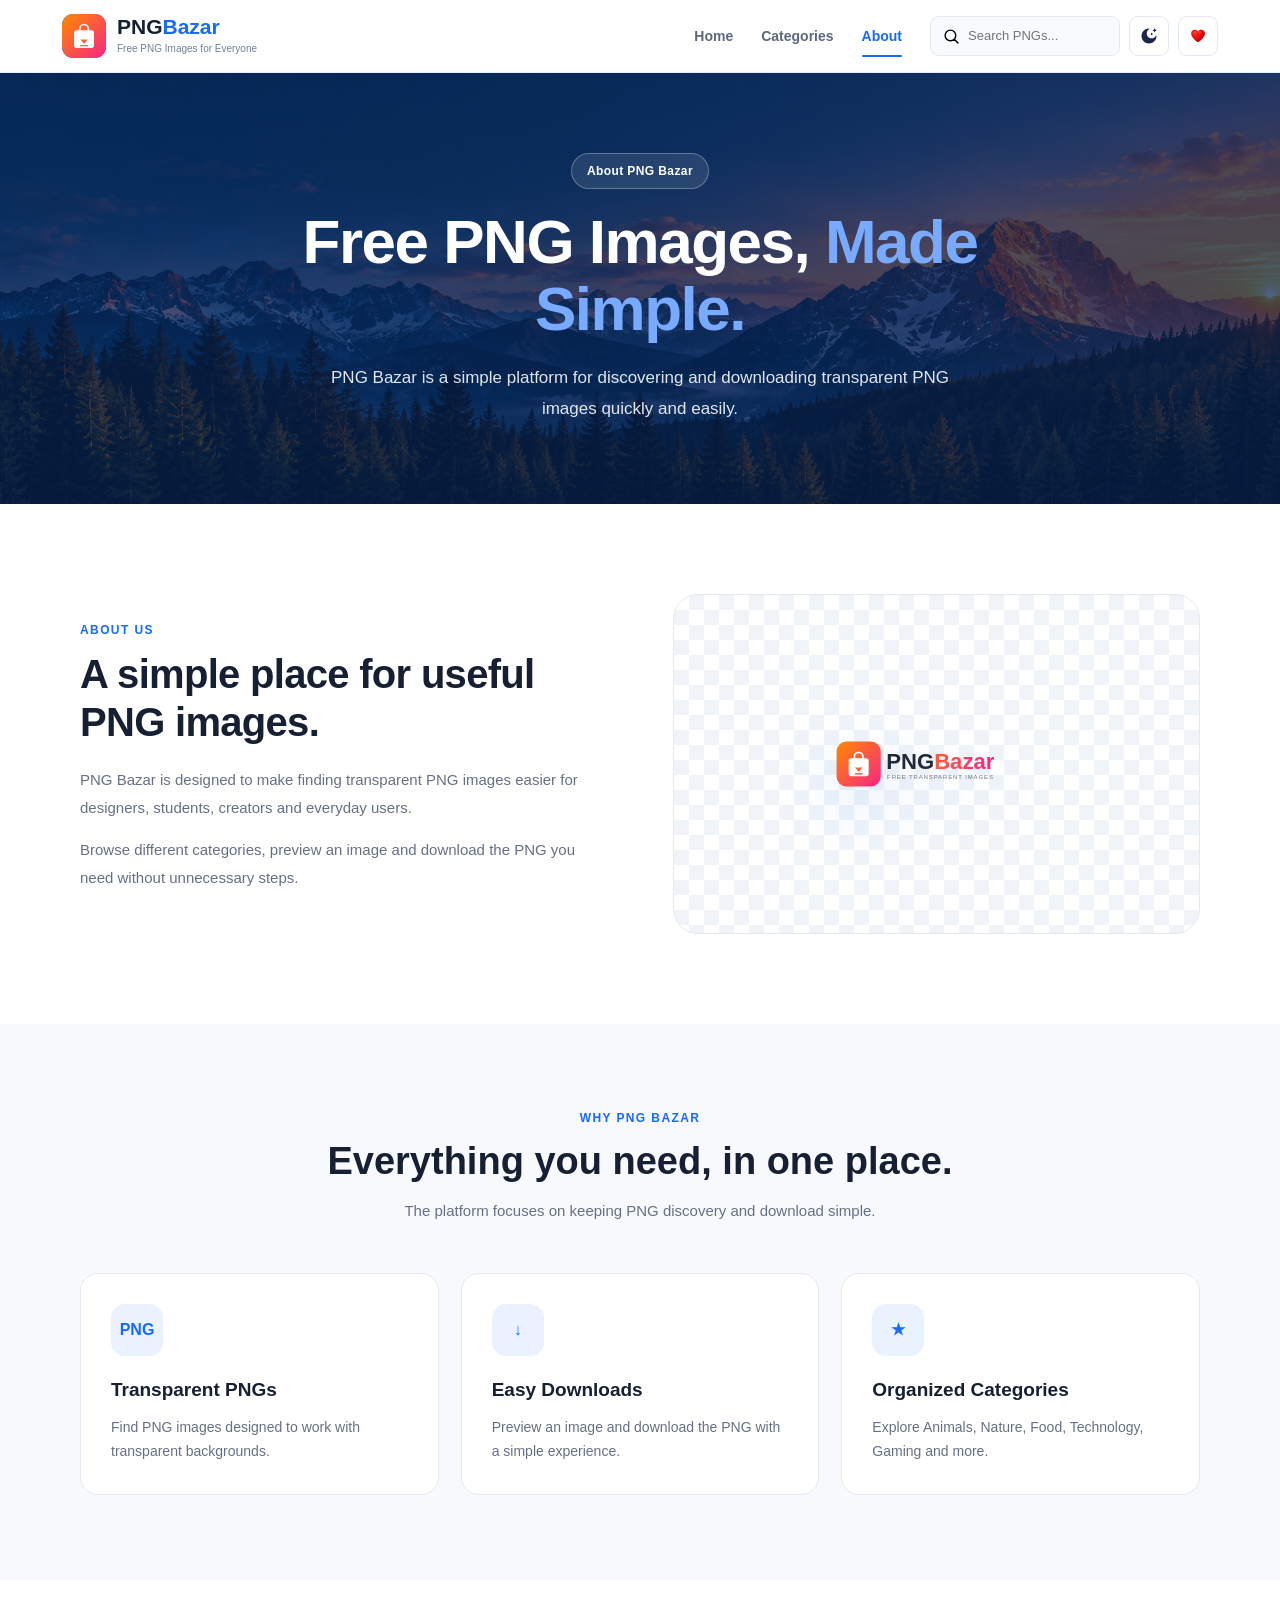
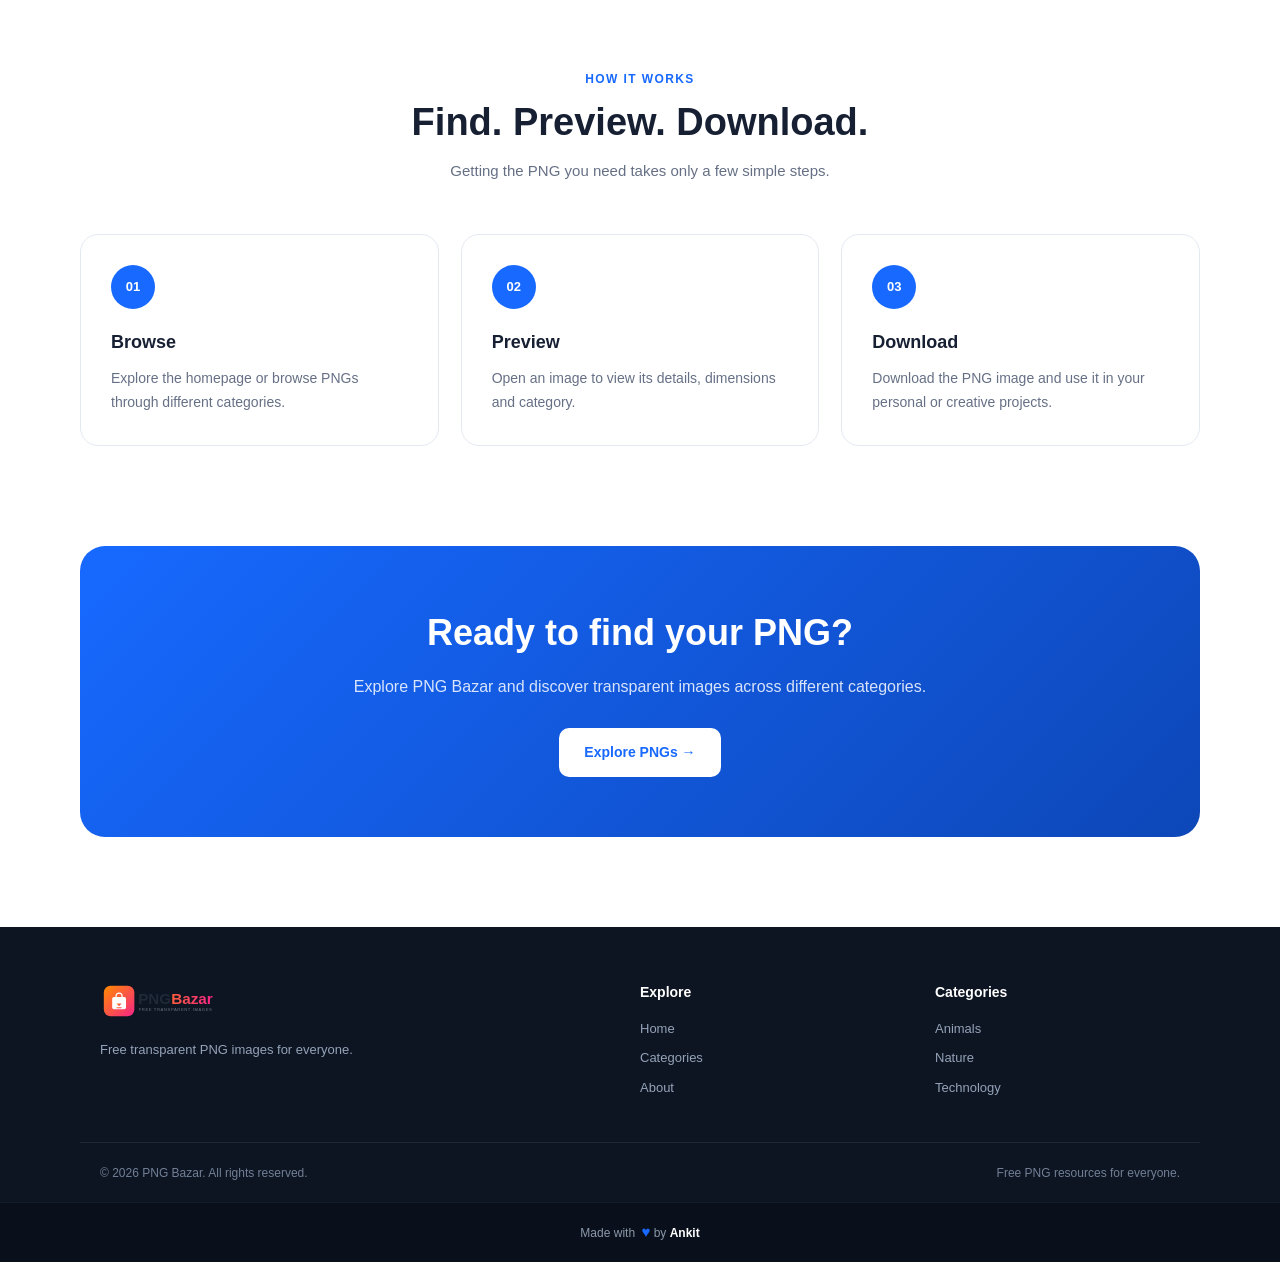
==== about.html @ 39fcc371 "Initial commit - PNG Bazar" ====
<!DOCTYPE html>
<html lang="en">

<head>

    <meta charset="UTF-8">

    <meta name="viewport"
          content="width=device-width, initial-scale=1.0">

    <meta name="description"
          content="About PNG Bazar - Free transparent PNG images for everyone.">

    <title>About Us - PNG Bazar</title>


    <style>

        /* =====================================================
           RESET
           ===================================================== */

        * {
            margin: 0;
            padding: 0;
            box-sizing: border-box;
        }

        html {
            scroll-behavior: smooth;
        }

        body {
            font-family:
                Inter,
                -apple-system,
                BlinkMacSystemFont,
                "Segoe UI",
                sans-serif;

            background: #ffffff;
            color: #172033;

            line-height: 1.5;

            overflow-x: hidden;
        }

        a {
            text-decoration: none;
            color: inherit;
        }

        button,
        input {
            font: inherit;
        }


        /* =====================================================
           HEADER
           ===================================================== */

        .site-header {
            width: 100%;

            position: sticky;
            top: 0;
            z-index: 1000;

            background: rgba(255, 255, 255, 0.95);

            border-bottom: 1px solid #e8edf5;

            backdrop-filter: blur(12px);
        }

        .header-container {
            width: min(1200px, 100%);

            min-height: 72px;

            margin: auto;
            padding: 0 22px;

            display: flex;
            align-items: center;
        }


        /* BRAND */

        .brand {
            display: flex;
            align-items: center;

            gap: 11px;

            flex-shrink: 0;
        }

        .brand-icon {
            width: 44px;
            height: 44px;

            display: flex;
            align-items: center;
            justify-content: center;

            border-radius: 11px;

            background: #1769ff;

            overflow: hidden;
        }

        .brand-icon img {
            width: 100%;
            height: 100%;

            object-fit: contain;
        }

        .brand-text h1 {
            font-size: 21px;
            line-height: 1;

            font-weight: 800;

            color: #172033;
        }

        .brand-text h1 span {
            color: #1769ff;
        }

        .brand-text p {
            margin-top: 4px;

            font-size: 10px;

            color: #718096;

            white-space: nowrap;
        }


        /* NAVIGATION */

        .main-nav {
            display: flex;

            align-items: center;

            gap: 28px;

            margin-left: auto;
            margin-right: 28px;
        }

        .main-nav a {
            position: relative;

            color: #5d687b;

            font-size: 14px;
            font-weight: 600;

            padding: 25px 0;

            transition: color .2s ease;
        }

        .main-nav a:hover,
        .main-nav a.active {
            color: #1769ff;
        }

        .main-nav a.active::after {
            content: "";

            position: absolute;

            left: 0;
            right: 0;
            bottom: 15px;

            height: 2px;

            border-radius: 10px;

            background: #1769ff;
        }


        /* HEADER ACTIONS */

        .header-actions {
            display: flex;

            align-items: center;

            gap: 9px;
        }

        .header-search {
            width: 190px;
            height: 40px;

            display: flex;
            align-items: center;

            gap: 8px;

            padding: 0 12px;

            border: 1px solid #e2e8f0;
            border-radius: 9px;

            background: #f8fafc;
        }

        .header-search img {
            width: 17px;
            height: 17px;
        }

        .header-search input {
            width: 100%;

            border: 0;
            outline: 0;

            background: transparent;

            font-size: 13px;

            color: #172033;
        }

        .theme-toggle,
        .favorites-button,
        .mobile-menu-button {
            width: 40px;
            height: 40px;

            display: flex;
            align-items: center;
            justify-content: center;

            border: 1px solid #e2e8f0;

            border-radius: 9px;

            background: #fff;

            cursor: pointer;

            transition: .2s ease;
        }

        .theme-toggle:hover,
        .favorites-button:hover,
        .mobile-menu-button:hover {
            border-color: #1769ff;
            background: #f1f6ff;
        }

        .theme-toggle img,
        .favorites-button img,
        .mobile-menu-button img {
            width: 18px;
            height: 18px;
        }

        .mobile-menu-button {
            display: none;
        }


        /* =====================================================
           HERO
           ===================================================== */

        .about-hero {
            min-height: 430px;

            display: flex;
            align-items: center;
            justify-content: center;

            text-align: center;

            padding: 80px 20px;

            background:
                linear-gradient(
                    rgba(7, 35, 82, .72),
                    rgba(7, 35, 82, .72)
                ),
                url("assets/images/background.png");

            background-size: cover;
            background-position: center;
            background-repeat: no-repeat;

            color: #fff;
        }

        .about-hero-content {
            width: 100%;
            max-width: 800px;

            margin: auto;
        }

        .about-eyebrow {
            display: inline-flex;

            padding: 8px 15px;

            margin-bottom: 20px;

            border:
                1px solid
                rgba(255,255,255,.28);

            border-radius: 999px;

            background:
                rgba(255,255,255,.10);

            font-size: 12px;
            font-weight: 700;

            letter-spacing: .4px;
        }

        .about-hero h1 {
            margin-bottom: 20px;

            font-size:
                clamp(38px, 6vw, 62px);

            line-height: 1.08;

            font-weight: 800;

            letter-spacing: -1.5px;
        }

        .about-hero h1 span {
            color: #78aaff;
        }

        .about-hero p {
            max-width: 650px;

            margin: auto;

            color:
                rgba(255,255,255,.88);

            font-size: 17px;

            line-height: 1.8;
        }


        /* =====================================================
           COMMON SECTION
           ===================================================== */

        .about-section {
            padding: 90px 20px;
        }

        .about-container {
            width: min(1120px, 100%);

            margin: auto;
        }

        .section-label {
            margin-bottom: 12px;

            color: #1769ff;

            font-size: 12px;
            font-weight: 800;

            text-transform: uppercase;

            letter-spacing: 1.4px;
        }


        /* =====================================================
           ABOUT INTRO
           ===================================================== */

        .about-intro {
            display: grid;

            grid-template-columns:
                1fr 1fr;

            gap: 65px;

            align-items: center;
        }

        .about-intro h2 {
            margin-bottom: 20px;

            font-size: 40px;

            line-height: 1.18;

            letter-spacing: -.7px;
        }

        .about-intro p {
            margin-bottom: 15px;

            color: #667085;

            font-size: 15px;

            line-height: 1.85;
        }


        /* VISUAL */

        .about-visual {
            min-height: 340px;

            display: flex;
            align-items: center;
            justify-content: center;

            border:
                1px solid #e3e9f2;

            border-radius: 25px;

            background-color: #fff;

            background-image:
                linear-gradient(
                    45deg,
                    #f0f4f9 25%,
                    transparent 25%
                ),
                linear-gradient(
                    -45deg,
                    #f0f4f9 25%,
                    transparent 25%
                ),
                linear-gradient(
                    45deg,
                    transparent 75%,
                    #f0f4f9 75%
                ),
                linear-gradient(
                    -45deg,
                    transparent 75%,
                    #f0f4f9 75%
                );

            background-size: 30px 30px;

            background-position:
                0 0,
                0 15px,
                15px -15px,
                -15px 0;

            overflow: hidden;
        }

        .about-visual img {
            width: 210px;
            max-width: 65%;

            filter:
                drop-shadow(
                    0 20px 30px
                    rgba(23,105,255,.16)
                );
        }


        /* =====================================================
           FEATURES
           ===================================================== */

        .features-section {
            padding: 85px 20px;

            background: #f7f9fc;
        }

        .section-heading {
            max-width: 680px;

            margin: 0 auto 50px;

            text-align: center;
        }

        .section-heading h2 {
            margin-bottom: 13px;

            font-size: 38px;

            line-height: 1.2;
        }

        .section-heading p {
            color: #667085;

            font-size: 15px;

            line-height: 1.7;
        }

        .feature-grid {
            display: grid;

            grid-template-columns:
                repeat(3, 1fr);

            gap: 22px;
        }

        .feature-card {
            padding: 30px;

            border:
                1px solid #e4e9f1;

            border-radius: 18px;

            background: #fff;

            transition:
                transform .25s ease,
                box-shadow .25s ease,
                border-color .25s ease;
        }

        .feature-card:hover {
            transform: translateY(-6px);

            border-color: #cfe0ff;

            box-shadow:
                0 18px 40px
                rgba(15,23,42,.08);
        }

        .feature-icon {
            width: 52px;
            height: 52px;

            display: flex;
            align-items: center;
            justify-content: center;

            margin-bottom: 20px;

            border-radius: 14px;

            background: #eaf2ff;

            color: #1769ff;

            font-size: 16px;
            font-weight: 800;
        }

        .feature-card h3 {
            margin-bottom: 10px;

            font-size: 19px;
        }

        .feature-card p {
            color: #667085;

            font-size: 14px;

            line-height: 1.75;
        }


        /* =====================================================
           HOW IT WORKS
           ===================================================== */

        .how-section {
            padding: 90px 20px;
        }

        .how-grid {
            display: grid;

            grid-template-columns:
                repeat(3, 1fr);

            gap: 22px;
        }

        .how-card {
            padding: 30px;

            border:
                1px solid #e4e9f1;

            border-radius: 18px;

            background: #fff;
        }

        .how-number {
            width: 44px;
            height: 44px;

            display: flex;
            align-items: center;
            justify-content: center;

            margin-bottom: 20px;

            border-radius: 50%;

            background: #1769ff;

            color: #fff;

            font-size: 13px;
            font-weight: 800;
        }

        .how-card h3 {
            margin-bottom: 10px;

            font-size: 18px;
        }

        .how-card p {
            color: #667085;

            font-size: 14px;

            line-height: 1.75;
        }


        /* =====================================================
           CTA
           ===================================================== */

        .cta-section {
            padding: 10px 20px 90px;
        }

        .cta-box {
            width: min(1120px, 100%);

            margin: auto;

            padding: 60px 30px;

            border-radius: 25px;

            background:
                linear-gradient(
                    135deg,
                    #1769ff,
                    #0d47b8
                );

            text-align: center;

            color: #fff;
        }

        .cta-box h2 {
            margin-bottom: 13px;

            font-size: 36px;
        }

        .cta-box p {
            max-width: 600px;

            margin: 0 auto 28px;

            color:
                rgba(255,255,255,.84);

            line-height: 1.7;
        }

        .cta-button {
            display: inline-flex;

            align-items: center;
            justify-content: center;

            min-height: 49px;

            padding: 0 25px;

            border-radius: 10px;

            background: #fff;

            color: #1769ff;

            font-size: 14px;
            font-weight: 800;

            transition:
                transform .2s ease,
                box-shadow .2s ease;
        }

        .cta-button:hover {
            transform: translateY(-2px);

            box-shadow:
                0 10px 25px
                rgba(0,0,0,.15);
        }


        /* =====================================================
           FOOTER
           ===================================================== */

        .site-footer {
            background: #0d1422;

            color: #fff;

            padding-top: 55px;
        }

        .footer-container {
            width: min(1120px, 100%);

            margin: auto;

            padding: 0 20px 45px;

            display: grid;

            grid-template-columns:
                2fr 1fr 1fr;

            gap: 50px;
        }

        .footer-logo {
            width: 145px;

            margin-bottom: 12px;
        }

        .footer-logo img {
            width: 100%;
            height: auto;
        }

        .footer-brand p {
            max-width: 280px;

            color: #94a3b8;

            font-size: 13px;

            line-height: 1.7;
        }

        .footer-links {
            display: flex;

            flex-direction: column;

            gap: 10px;
        }

        .footer-links h3 {
            margin-bottom: 6px;

            font-size: 14px;
        }

        .footer-links a {
            color: #94a3b8;

            font-size: 13px;

            transition: color .2s ease;
        }

        .footer-links a:hover {
            color: #fff;
        }

        .footer-bottom {
            min-height: 60px;

            width: min(1120px, 100%);

            margin: auto;

            padding: 15px 20px;

            display: flex;

            align-items: center;

            justify-content: space-between;

            gap: 15px;

            border-top:
                1px solid
                rgba(255,255,255,.08);

            color: #718096;

            font-size: 12px;
        }


        /* =====================================================
           MADE BY ANKIT
           ===================================================== */

        .made-by {
            text-align: center;

            padding: 18px 15px;

            background: #0a101b;

            color: #8b98aa;

            font-size: 12px;

            border-top:
                1px solid
                rgba(255,255,255,.05);
        }

        .made-by strong {
            color: #fff;

            font-weight: 700;
        }

        .blue-heart {
            color: #1769ff;

            font-size: 15px;

            display: inline-block;

            margin-left: 3px;
        }


        /* =====================================================
           TABLET
           ===================================================== */

        @media (max-width: 900px) {

            .main-nav {
                gap: 18px;
                margin-right: 18px;
            }

            .header-search {
                width: 150px;
            }

            .about-intro {
                gap: 35px;
            }

            .about-intro h2 {
                font-size: 34px;
            }

            .feature-grid,
            .how-grid {
                grid-template-columns:
                    repeat(2, 1fr);
            }

            .footer-container {
                grid-template-columns:
                    1.5fr 1fr 1fr;
            }
        }


        /* =====================================================
           MOBILE
           ===================================================== */

        @media (max-width: 700px) {

            .header-container {
                min-height: 66px;

                padding:
                    8px 15px;
            }

            .brand-icon {
                width: 40px;
                height: 40px;
            }

            .brand-text h1 {
                font-size: 19px;
            }

            .brand-text p {
                display: none;
            }

            .main-nav {
                display: none;
            }

            .header-search {
                display: none;
            }

            .mobile-menu-button {
                display: flex;
            }


            /* HERO */

            .about-hero {
                min-height: 350px;

                padding:
                    60px 18px;
            }

            .about-hero h1 {
                font-size: 39px;
            }

            .about-hero p {
                font-size: 14px;
            }


            /* INTRO */

            .about-section {
                padding: 60px 18px;
            }

            .about-intro {
                grid-template-columns: 1fr;

                gap: 35px;
            }

            .about-intro h2 {
                font-size: 31px;
            }

            .about-visual {
                min-height: 280px;
            }


            /* FEATURES */

            .features-section {
                padding: 60px 18px;
            }

            .section-heading {
                margin-bottom: 35px;
            }

            .section-heading h2 {
                font-size: 30px;
            }

            .feature-grid,
            .how-grid {
                grid-template-columns: 1fr;
            }


            /* HOW */

            .how-section {
                padding: 60px 18px;
            }


            /* CTA */

            .cta-section {
                padding:
                    10px 15px 60px;
            }

            .cta-box {
                padding:
                    45px 20px;
            }

            .cta-box h2 {
                font-size: 29px;
            }


            /* FOOTER */

            .footer-container {
                grid-template-columns: 1fr;

                gap: 30px;

                padding:
                    40px 18px;
            }

            .footer-bottom {
                flex-direction: column;

                justify-content: center;

                text-align: center;
            }

        }


        /* =====================================================
           SMALL MOBILE
           ===================================================== */

        @media (max-width: 400px) {

            .about-hero h1 {
                font-size: 32px;
            }

            .about-hero p {
                font-size: 13px;
            }

            .about-intro h2 {
                font-size: 27px;
            }

            .feature-card,
            .how-card {
                padding: 23px;
            }

            .cta-box h2 {
                font-size: 26px;
            }

            .theme-toggle,
            .favorites-button,
            .mobile-menu-button {
                width: 36px;
                height: 36px;
            }

        }

    </style>

</head>


<body>


    <!-- =====================================================
         HEADER
         ===================================================== -->

    <header class="site-header">

        <div class="header-container">


            <a href="index.html" class="brand">

                <div class="brand-icon">

                    <img
                        src="assets/images/pngbazar_con.svg"
                        alt="PNG Bazar">

                </div>


                <div class="brand-text">

                    <h1>
                        PNG<span>Bazar</span>
                    </h1>

                    <p>
                        Free PNG Images for Everyone
                    </p>

                </div>

            </a>


            <nav class="main-nav">

                <a href="index.html">
                    Home
                </a>

                <a href="category.html">
                    Categories
                </a>

                <a
                    href="about.html"
                    class="active">
                    About
                </a>

            </nav>


            <div class="header-actions">


                <div class="header-search">

                    <img
                        src="assets/icons/search.svg"
                        alt="Search">

                    <input
                        type="text"
                        placeholder="Search PNGs...">

                </div>


                <button
                    class="theme-toggle"
                    type="button"
                    aria-label="Toggle theme">

                    <img
                        src="assets/icons/moon.svg"
                        alt="Theme">

                </button>


                <button
                    class="favorites-button"
                    type="button"
                    aria-label="Favorites">

                    <img
                        src="assets/icons/heart.svg"
                        alt="Favorites">

                </button>


                <button
                    class="mobile-menu-button"
                    type="button"
                    aria-label="Menu">

                    <img
                        src="assets/icons/menu.svg"
                        alt="Menu">

                </button>


            </div>

        </div>

    </header>


    <!-- =====================================================
         MAIN
         ===================================================== -->

    <main>


        <!-- HERO -->

        <section class="about-hero">

            <div class="about-hero-content">

                <div class="about-eyebrow">
                    About PNG Bazar
                </div>


                <h1>
                    Free PNG Images,
                    <span>Made Simple.</span>
                </h1>


                <p>
                    PNG Bazar is a simple platform for discovering
                    and downloading transparent PNG images quickly
                    and easily.
                </p>

            </div>

        </section>



        <!-- ABOUT -->

        <section class="about-section">

            <div class="about-container">

                <div class="about-intro">


                    <div>

                        <div class="section-label">
                            About Us
                        </div>


                        <h2>
                            A simple place for
                            useful PNG images.
                        </h2>


                        <p>
                            PNG Bazar is designed to make finding
                            transparent PNG images easier for
                            designers, students, creators and
                            everyday users.
                        </p>


                        <p>
                            Browse different categories, preview
                            an image and download the PNG you need
                            without unnecessary steps.
                        </p>

                    </div>


                    <div class="about-visual">

                        <img
                            src="assets/images/pngbazar_ogo.svg"
                            alt="PNG Bazar Logo">

                    </div>


                </div>

            </div>

        </section>



        <!-- FEATURES -->

        <section class="features-section">

            <div class="about-container">


                <div class="section-heading">

                    <div class="section-label">
                        Why PNG Bazar
                    </div>


                    <h2>
                        Everything you need,
                        in one place.
                    </h2>


                    <p>
                        The platform focuses on keeping PNG
                        discovery and download simple.
                    </p>

                </div>


                <div class="feature-grid">


                    <article class="feature-card">

                        <div class="feature-icon">
                            PNG
                        </div>

                        <h3>
                            Transparent PNGs
                        </h3>

                        <p>
                            Find PNG images designed to work
                            with transparent backgrounds.
                        </p>

                    </article>



                    <article class="feature-card">

                        <div class="feature-icon">
                            ↓
                        </div>

                        <h3>
                            Easy Downloads
                        </h3>

                        <p>
                            Preview an image and download the
                            PNG with a simple experience.
                        </p>

                    </article>



                    <article class="feature-card">

                        <div class="feature-icon">
                            ★
                        </div>

                        <h3>
                            Organized Categories
                        </h3>

                        <p>
                            Explore Animals, Nature, Food,
                            Technology, Gaming and more.
                        </p>

                    </article>


                </div>

            </div>

        </section>



        <!-- HOW IT WORKS -->

        <section class="how-section">

            <div class="about-container">


                <div class="section-heading">

                    <div class="section-label">
                        How It Works
                    </div>


                    <h2>
                        Find. Preview. Download.
                    </h2>


                    <p>
                        Getting the PNG you need takes only
                        a few simple steps.
                    </p>

                </div>


                <div class="how-grid">


                    <article class="how-card">

                        <div class="how-number">
                            01
                        </div>

                        <h3>
                            Browse
                        </h3>

                        <p>
                            Explore the homepage or browse PNGs
                            through different categories.
                        </p>

                    </article>



                    <article class="how-card">

                        <div class="how-number">
                            02
                        </div>

                        <h3>
                            Preview
                        </h3>

                        <p>
                            Open an image to view its details,
                            dimensions and category.
                        </p>

                    </article>



                    <article class="how-card">

                        <div class="how-number">
                            03
                        </div>

                        <h3>
                            Download
                        </h3>

                        <p>
                            Download the PNG image and use it
                            in your personal or creative projects.
                        </p>

                    </article>


                </div>

            </div>

        </section>



        <!-- CTA -->

        <section class="cta-section">

            <div class="cta-box">

                <h2>
                    Ready to find your PNG?
                </h2>


                <p>
                    Explore PNG Bazar and discover transparent
                    images across different categories.
                </p>


                <a
                    href="category.html"
                    class="cta-button">

                    Explore PNGs →

                </a>

            </div>

        </section>


    </main>



    <!-- =====================================================
         FOOTER
         ===================================================== -->

    <footer class="site-footer">


        <div class="footer-container">


            <div class="footer-brand">

                <div class="footer-logo">

                    <img
                        src="assets/images/pngbazar_ogo.svg"
                        alt="PNG Bazar">

                </div>


                <p>
                    Free transparent PNG images for everyone.
                </p>

            </div>



            <div class="footer-links">

                <h3>
                    Explore
                </h3>

                <a href="index.html">
                    Home
                </a>

                <a href="category.html">
                    Categories
                </a>

                <a href="about.html">
                    About
                </a>

            </div>



            <div class="footer-links">

                <h3>
                    Categories
                </h3>

                <a href="category.html">
                    Animals
                </a>

                <a href="category.html">
                    Nature
                </a>

                <a href="category.html">
                    Technology
                </a>

            </div>


        </div>



        <div class="footer-bottom">

            <p>
                © 2026 PNG Bazar. All rights reserved.
            </p>

            <p>
                Free PNG resources for everyone.
            </p>

        </div>


        <!-- MADE BY -->

        <div class="made-by">

            Made with
            <span class="blue-heart">♥</span>
            by
            <strong>Ankit</strong>

        </div>


    </footer>


</body>

</html>
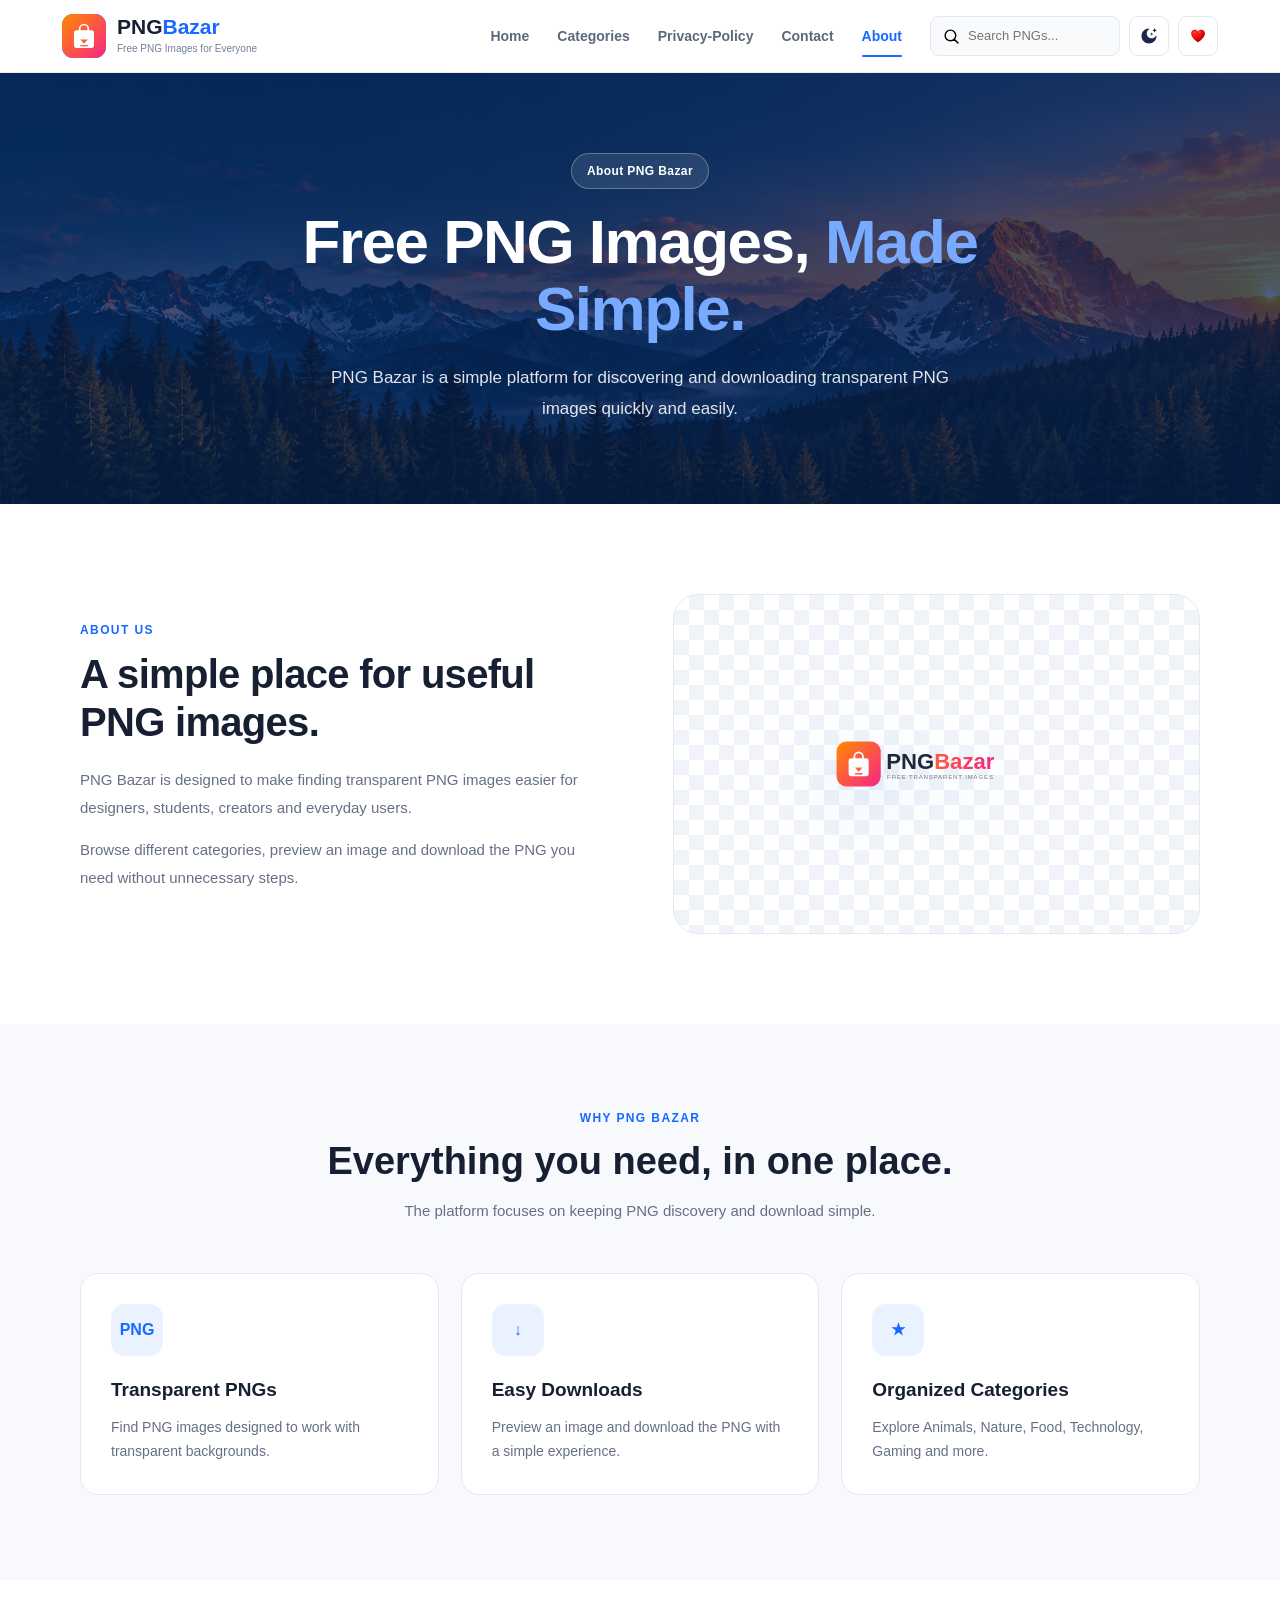
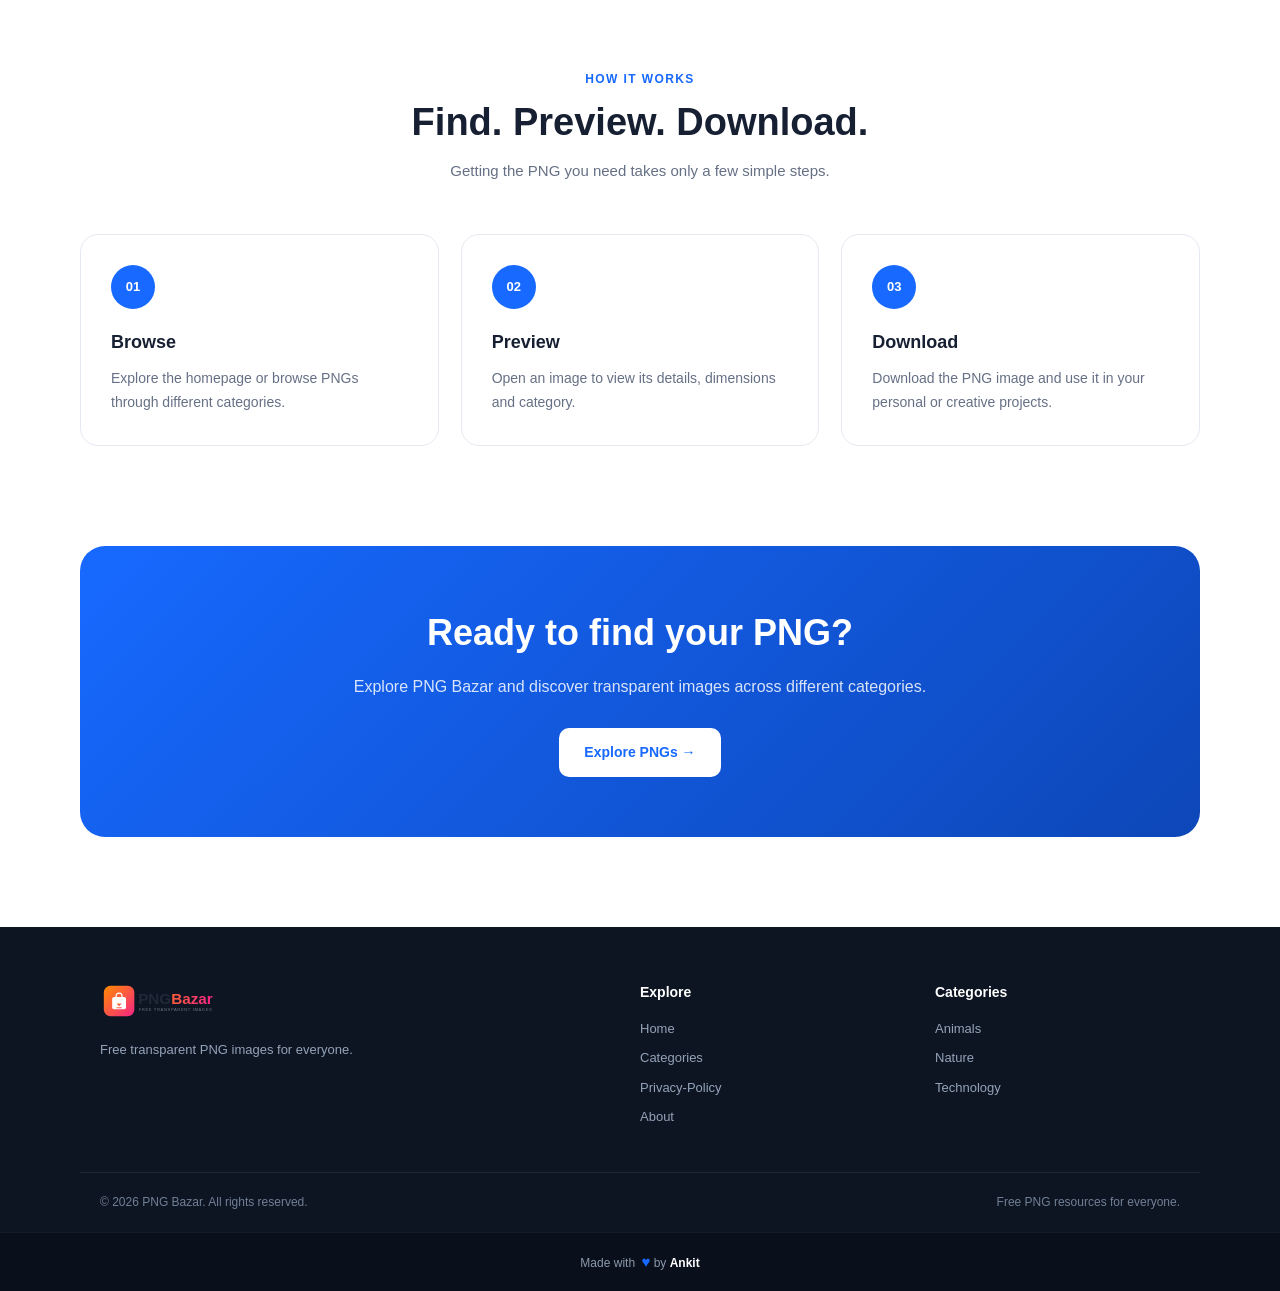
==== commit c158da32: "add new page like privacy-policy.html or dmca.html" ====
--- a/about.html
+++ b/about.html
@@ -1144,6 +1144,16 @@
                 <a href="category.html">
                     Categories
                 </a>
+                 <a
+                    href="privacy-policy.html"
+                    >
+                    Privacy-Policy
+                </a>
+                <a
+                    href="#"
+                    >
+                   Contact
+                </a>
 
                 <a
                     href="about.html"
@@ -1571,7 +1581,9 @@
                     Categories
                 </a>
 
-                <a href="about.html">
+                <a href="privacy-policy.html">Privacy-Policy</a>
+
+                <a href="#">
                     About
                 </a>
 
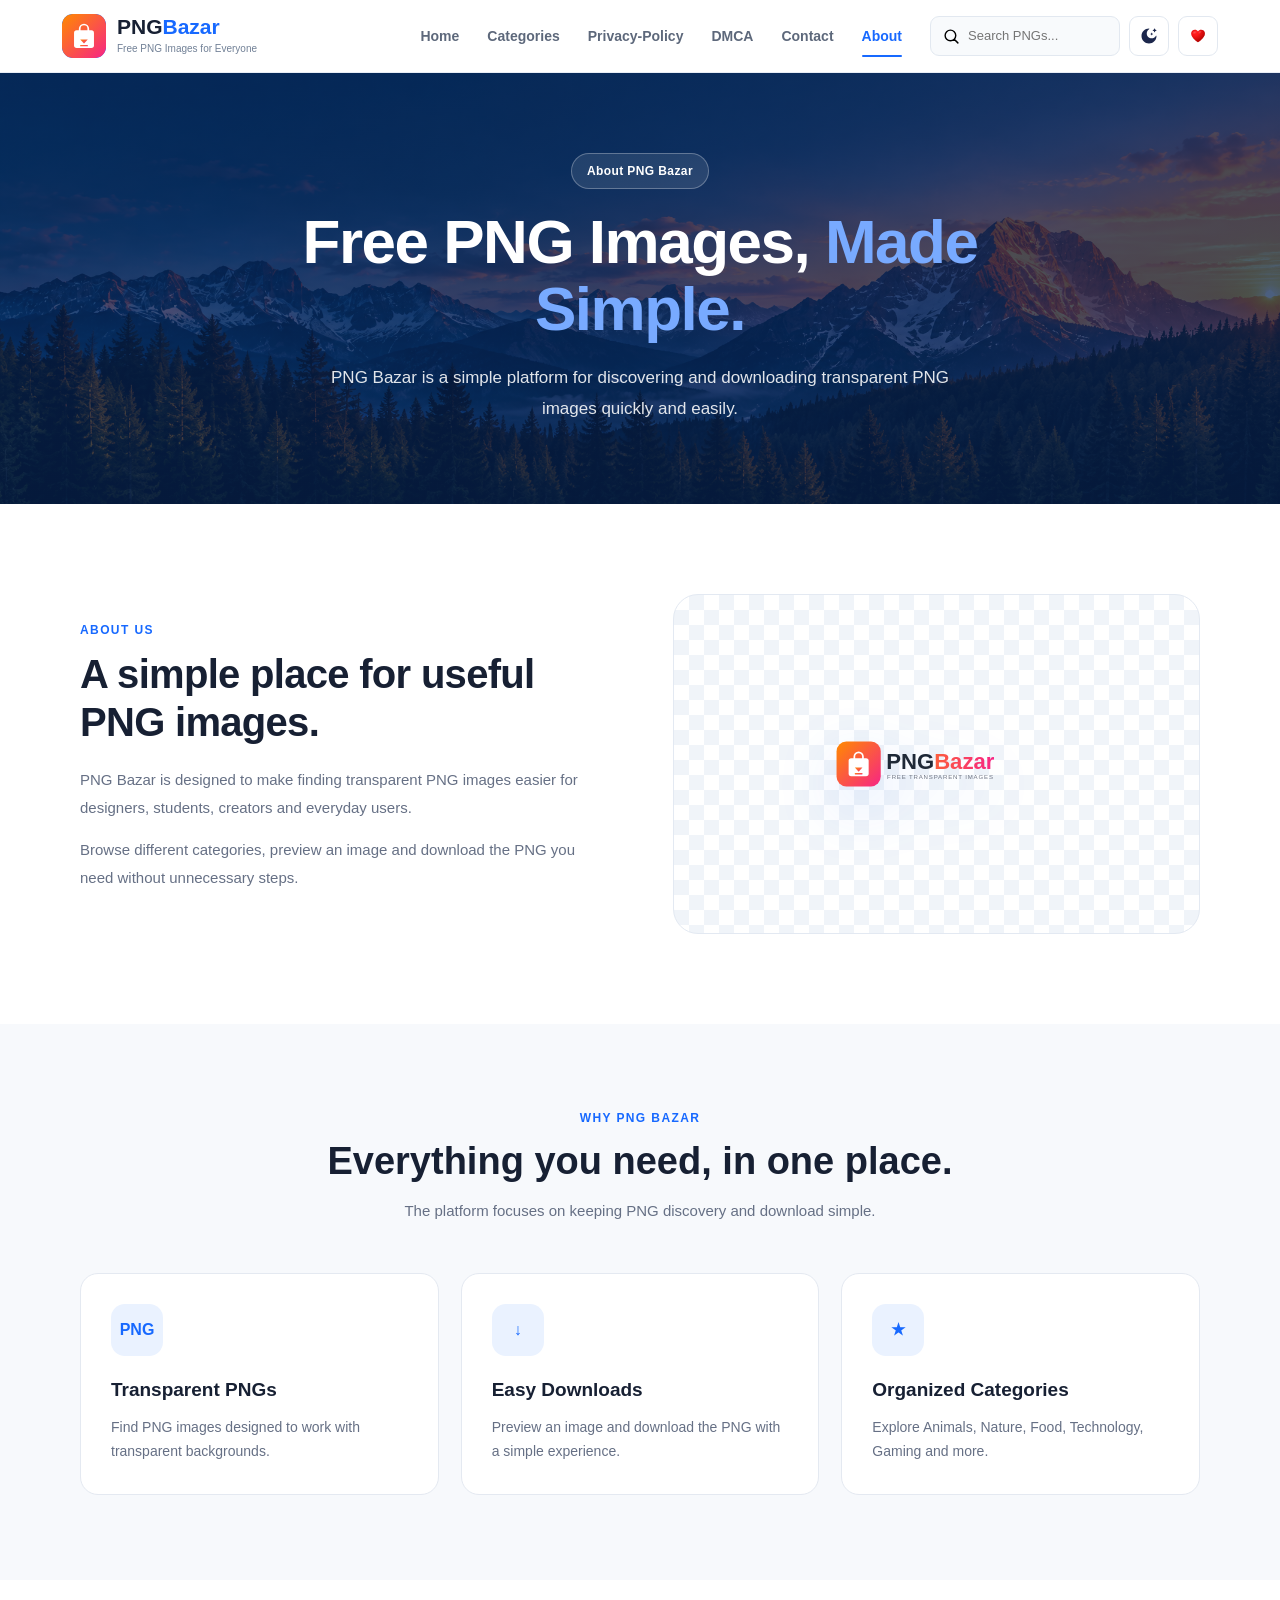
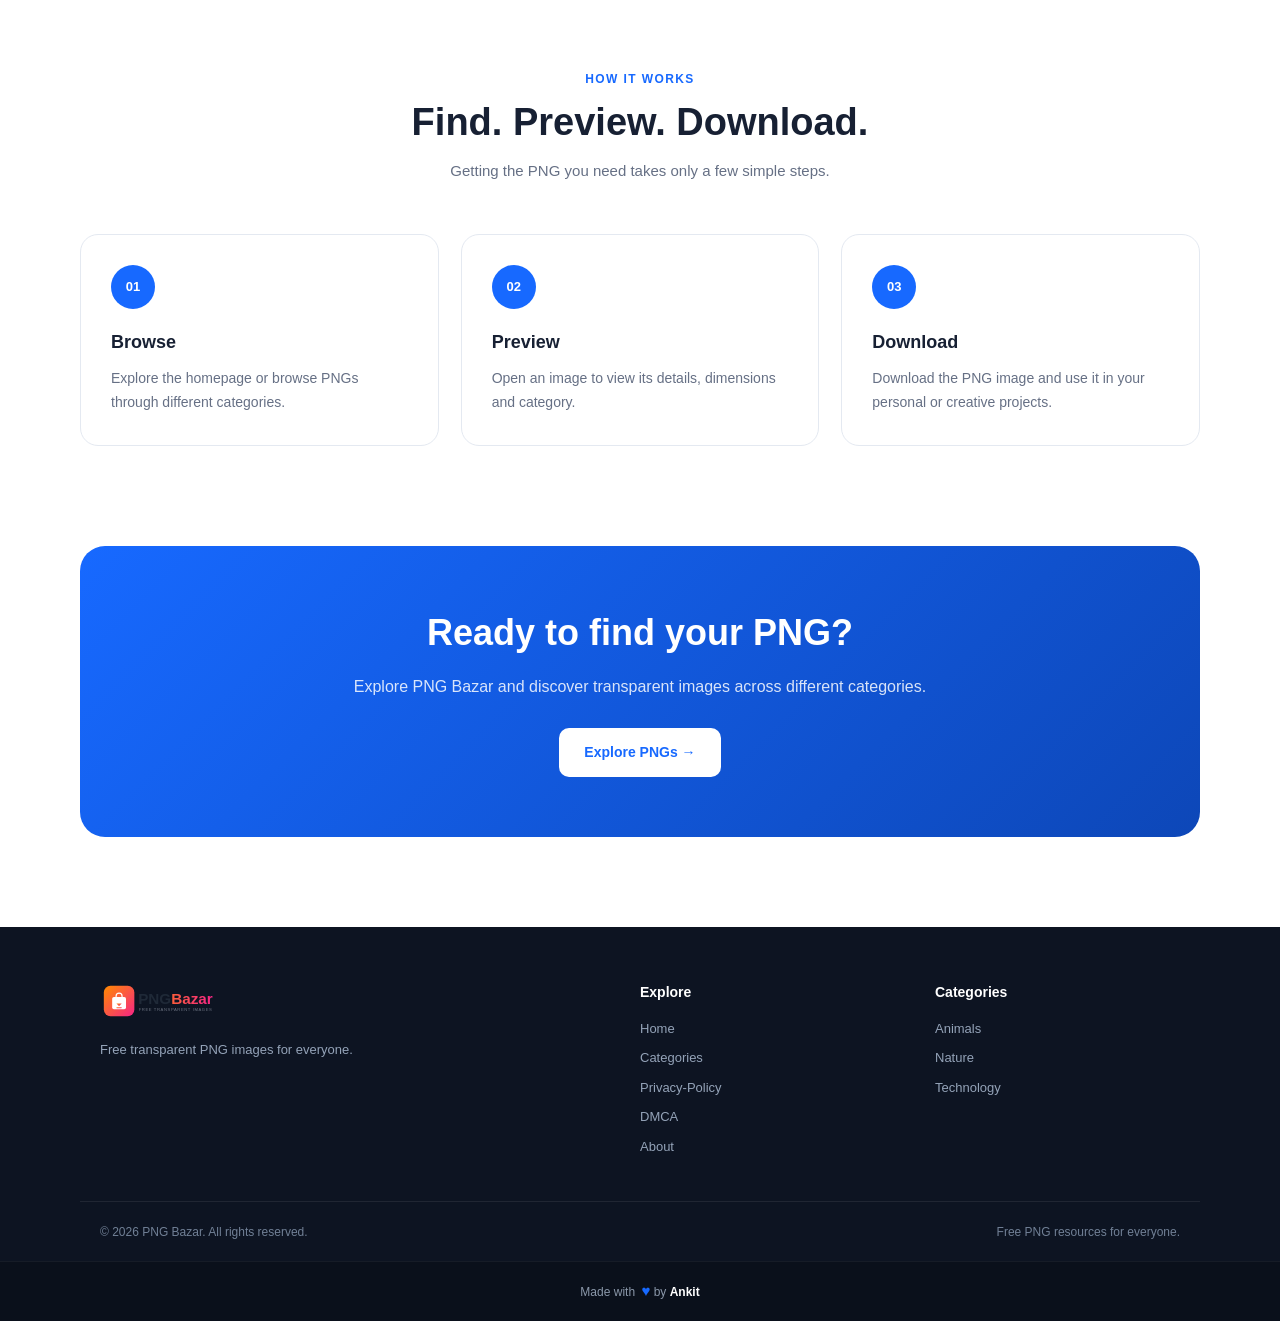
==== commit 1c5bfd92: "update dmca page" ====
--- a/about.html
+++ b/about.html
@@ -1,4 +1,5 @@
 <!DOCTYPE html>
+
 <html lang="en">
 
 <head>
@@ -6,66 +7,93 @@
     <meta charset="UTF-8">
 
     <meta name="viewport"
+
           content="width=device-width, initial-scale=1.0">
 
     <meta name="description"
+
           content="About PNG Bazar - Free transparent PNG images for everyone.">
 
     <title>About Us - PNG Bazar</title>
 
-
     <style>
 
         /* =====================================================
+
            RESET
+
            ===================================================== */
 
         * {
+
             margin: 0;
+
             padding: 0;
+
             box-sizing: border-box;
+
         }
 
         html {
+
             scroll-behavior: smooth;
+
         }
 
         body {
+
             font-family:
+
                 Inter,
+
                 -apple-system,
+
                 BlinkMacSystemFont,
+
                 "Segoe UI",
+
                 sans-serif;
 
             background: #ffffff;
+
             color: #172033;
 
             line-height: 1.5;
 
             overflow-x: hidden;
+
         }
 
         a {
+
             text-decoration: none;
+
             color: inherit;
+
         }
 
         button,
+
         input {
+
             font: inherit;
-        }
-
+
+        }
 
         /* =====================================================
+
            HEADER
+
            ===================================================== */
 
         .site-header {
+
             width: 100%;
 
             position: sticky;
+
             top: 0;
+
             z-index: 1000;
 
             background: rgba(255, 255, 255, 0.95);
@@ -73,38 +101,49 @@
             border-bottom: 1px solid #e8edf5;
 
             backdrop-filter: blur(12px);
+
         }
 
         .header-container {
+
             width: min(1200px, 100%);
 
             min-height: 72px;
 
             margin: auto;
+
             padding: 0 22px;
 
             display: flex;
+
             align-items: center;
-        }
-
+
+        }
 
         /* BRAND */
 
         .brand {
+
             display: flex;
+
             align-items: center;
 
             gap: 11px;
 
             flex-shrink: 0;
+
         }
 
         .brand-icon {
+
             width: 44px;
+
             height: 44px;
 
             display: flex;
+
             align-items: center;
+
             justify-content: center;
 
             border-radius: 11px;
@@ -112,29 +151,39 @@
             background: #1769ff;
 
             overflow: hidden;
+
         }
 
         .brand-icon img {
+
             width: 100%;
+
             height: 100%;
 
             object-fit: contain;
+
         }
 
         .brand-text h1 {
+
             font-size: 21px;
+
             line-height: 1;
 
             font-weight: 800;
 
             color: #172033;
+
         }
 
         .brand-text h1 span {
+
             color: #1769ff;
+
         }
 
         .brand-text p {
+
             margin-top: 4px;
 
             font-size: 10px;
@@ -142,12 +191,13 @@
             color: #718096;
 
             white-space: nowrap;
-        }
-
+
+        }
 
         /* NAVIGATION */
 
         .main-nav {
+
             display: flex;
 
             align-items: center;
@@ -155,34 +205,45 @@
             gap: 28px;
 
             margin-left: auto;
+
             margin-right: 28px;
+
         }
 
         .main-nav a {
+
             position: relative;
 
             color: #5d687b;
 
             font-size: 14px;
+
             font-weight: 600;
 
             padding: 25px 0;
 
             transition: color .2s ease;
+
         }
 
         .main-nav a:hover,
+
         .main-nav a.active {
+
             color: #1769ff;
+
         }
 
         .main-nav a.active::after {
+
             content: "";
 
             position: absolute;
 
             left: 0;
+
             right: 0;
+
             bottom: 15px;
 
             height: 2px;
@@ -190,24 +251,29 @@
             border-radius: 10px;
 
             background: #1769ff;
-        }
-
+
+        }
 
         /* HEADER ACTIONS */
 
         .header-actions {
+
             display: flex;
 
             align-items: center;
 
             gap: 9px;
+
         }
 
         .header-search {
+
             width: 190px;
+
             height: 40px;
 
             display: flex;
+
             align-items: center;
 
             gap: 8px;
@@ -215,20 +281,27 @@
             padding: 0 12px;
 
             border: 1px solid #e2e8f0;
+
             border-radius: 9px;
 
             background: #f8fafc;
+
         }
 
         .header-search img {
+
             width: 17px;
+
             height: 17px;
+
         }
 
         .header-search input {
+
             width: 100%;
 
             border: 0;
+
             outline: 0;
 
             background: transparent;
@@ -236,16 +309,23 @@
             font-size: 13px;
 
             color: #172033;
+
         }
 
         .theme-toggle,
+
         .favorites-button,
+
         .mobile-menu-button {
+
             width: 40px;
+
             height: 40px;
 
             display: flex;
+
             align-items: center;
+
             justify-content: center;
 
             border: 1px solid #e2e8f0;
@@ -257,36 +337,53 @@
             cursor: pointer;
 
             transition: .2s ease;
+
         }
 
         .theme-toggle:hover,
+
         .favorites-button:hover,
+
         .mobile-menu-button:hover {
+
             border-color: #1769ff;
+
             background: #f1f6ff;
+
         }
 
         .theme-toggle img,
+
         .favorites-button img,
+
         .mobile-menu-button img {
+
             width: 18px;
+
             height: 18px;
+
         }
 
         .mobile-menu-button {
+
             display: none;
-        }
-
+
+        }
 
         /* =====================================================
+
            HERO
+
            ===================================================== */
 
         .about-hero {
+
             min-height: 430px;
 
             display: flex;
+
             align-items: center;
+
             justify-content: center;
 
             text-align: center;
@@ -294,27 +391,39 @@
             padding: 80px 20px;
 
             background:
+
                 linear-gradient(
+
                     rgba(7, 35, 82, .72),
+
                     rgba(7, 35, 82, .72)
+
                 ),
+
                 url("assets/images/background.png");
 
             background-size: cover;
+
             background-position: center;
+
             background-repeat: no-repeat;
 
             color: #fff;
+
         }
 
         .about-hero-content {
+
             width: 100%;
+
             max-width: 800px;
 
             margin: auto;
+
         }
 
         .about-eyebrow {
+
             display: inline-flex;
 
             padding: 8px 15px;
@@ -322,24 +431,31 @@
             margin-bottom: 20px;
 
             border:
+
                 1px solid
+
                 rgba(255,255,255,.28);
 
             border-radius: 999px;
 
             background:
+
                 rgba(255,255,255,.10);
 
             font-size: 12px;
+
             font-weight: 700;
 
             letter-spacing: .4px;
+
         }
 
         .about-hero h1 {
+
             margin-bottom: 20px;
 
             font-size:
+
                 clamp(38px, 6vw, 62px);
 
             line-height: 1.08;
@@ -347,70 +463,89 @@
             font-weight: 800;
 
             letter-spacing: -1.5px;
+
         }
 
         .about-hero h1 span {
+
             color: #78aaff;
+
         }
 
         .about-hero p {
+
             max-width: 650px;
 
             margin: auto;
 
             color:
+
                 rgba(255,255,255,.88);
 
             font-size: 17px;
 
             line-height: 1.8;
-        }
-
+
+        }
 
         /* =====================================================
+
            COMMON SECTION
+
            ===================================================== */
 
         .about-section {
+
             padding: 90px 20px;
+
         }
 
         .about-container {
+
             width: min(1120px, 100%);
 
             margin: auto;
+
         }
 
         .section-label {
+
             margin-bottom: 12px;
 
             color: #1769ff;
 
             font-size: 12px;
+
             font-weight: 800;
 
             text-transform: uppercase;
 
             letter-spacing: 1.4px;
-        }
-
+
+        }
 
         /* =====================================================
+
            ABOUT INTRO
+
            ===================================================== */
 
         .about-intro {
+
             display: grid;
 
             grid-template-columns:
+
                 1fr 1fr;
 
             gap: 65px;
 
             align-items: center;
+
         }
 
         .about-intro h2 {
+
             margin-bottom: 20px;
 
             font-size: 40px;
@@ -418,9 +553,11 @@
             line-height: 1.18;
 
             letter-spacing: -.7px;
+
         }
 
         .about-intro p {
+
             margin-bottom: 15px;
 
             color: #667085;
@@ -428,19 +565,23 @@
             font-size: 15px;
 
             line-height: 1.85;
-        }
-
+
+        }
 
         /* VISUAL */
 
         .about-visual {
+
             min-height: 340px;
 
             display: flex;
+
             align-items: center;
+
             justify-content: center;
 
             border:
+
                 1px solid #e3e9f2;
 
             border-radius: 25px;
@@ -448,97 +589,143 @@
             background-color: #fff;
 
             background-image:
+
                 linear-gradient(
+
                     45deg,
+
                     #f0f4f9 25%,
+
                     transparent 25%
+
                 ),
+
                 linear-gradient(
+
                     -45deg,
+
                     #f0f4f9 25%,
+
                     transparent 25%
+
                 ),
+
                 linear-gradient(
+
                     45deg,
+
                     transparent 75%,
+
                     #f0f4f9 75%
+
                 ),
+
                 linear-gradient(
+
                     -45deg,
+
                     transparent 75%,
+
                     #f0f4f9 75%
+
                 );
 
             background-size: 30px 30px;
 
             background-position:
+
                 0 0,
+
                 0 15px,
+
                 15px -15px,
+
                 -15px 0;
 
             overflow: hidden;
+
         }
 
         .about-visual img {
+
             width: 210px;
+
             max-width: 65%;
 
             filter:
+
                 drop-shadow(
+
                     0 20px 30px
+
                     rgba(23,105,255,.16)
+
                 );
-        }
-
+
+        }
 
         /* =====================================================
+
            FEATURES
+
            ===================================================== */
 
         .features-section {
+
             padding: 85px 20px;
 
             background: #f7f9fc;
+
         }
 
         .section-heading {
+
             max-width: 680px;
 
             margin: 0 auto 50px;
 
             text-align: center;
+
         }
 
         .section-heading h2 {
+
             margin-bottom: 13px;
 
             font-size: 38px;
 
             line-height: 1.2;
+
         }
 
         .section-heading p {
+
             color: #667085;
 
             font-size: 15px;
 
             line-height: 1.7;
+
         }
 
         .feature-grid {
+
             display: grid;
 
             grid-template-columns:
+
                 repeat(3, 1fr);
 
             gap: 22px;
+
         }
 
         .feature-card {
+
             padding: 30px;
 
             border:
+
                 1px solid #e4e9f1;
 
             border-radius: 18px;
@@ -546,27 +733,39 @@
             background: #fff;
 
             transition:
+
                 transform .25s ease,
+
                 box-shadow .25s ease,
+
                 border-color .25s ease;
+
         }
 
         .feature-card:hover {
+
             transform: translateY(-6px);
 
             border-color: #cfe0ff;
 
             box-shadow:
+
                 0 18px 40px
+
                 rgba(15,23,42,.08);
+
         }
 
         .feature-icon {
+
             width: 52px;
+
             height: 52px;
 
             display: flex;
+
             align-items: center;
+
             justify-content: center;
 
             margin-bottom: 20px;
@@ -578,58 +777,77 @@
             color: #1769ff;
 
             font-size: 16px;
+
             font-weight: 800;
+
         }
 
         .feature-card h3 {
+
             margin-bottom: 10px;
 
             font-size: 19px;
+
         }
 
         .feature-card p {
+
             color: #667085;
 
             font-size: 14px;
 
             line-height: 1.75;
-        }
-
+
+        }
 
         /* =====================================================
+
            HOW IT WORKS
+
            ===================================================== */
 
         .how-section {
+
             padding: 90px 20px;
+
         }
 
         .how-grid {
+
             display: grid;
 
             grid-template-columns:
+
                 repeat(3, 1fr);
 
             gap: 22px;
+
         }
 
         .how-card {
+
             padding: 30px;
 
             border:
+
                 1px solid #e4e9f1;
 
             border-radius: 18px;
 
             background: #fff;
+
         }
 
         .how-number {
+
             width: 44px;
+
             height: 44px;
 
             display: flex;
+
             align-items: center;
+
             justify-content: center;
 
             margin-bottom: 20px;
@@ -641,33 +859,43 @@
             color: #fff;
 
             font-size: 13px;
+
             font-weight: 800;
+
         }
 
         .how-card h3 {
+
             margin-bottom: 10px;
 
             font-size: 18px;
+
         }
 
         .how-card p {
+
             color: #667085;
 
             font-size: 14px;
 
             line-height: 1.75;
-        }
-
+
+        }
 
         /* =====================================================
+
            CTA
+
            ===================================================== */
 
         .cta-section {
+
             padding: 10px 20px 90px;
+
         }
 
         .cta-box {
+
             width: min(1120px, 100%);
 
             margin: auto;
@@ -677,38 +905,51 @@
             border-radius: 25px;
 
             background:
+
                 linear-gradient(
+
                     135deg,
+
                     #1769ff,
+
                     #0d47b8
+
                 );
 
             text-align: center;
 
             color: #fff;
+
         }
 
         .cta-box h2 {
+
             margin-bottom: 13px;
 
             font-size: 36px;
+
         }
 
         .cta-box p {
+
             max-width: 600px;
 
             margin: 0 auto 28px;
 
             color:
+
                 rgba(255,255,255,.84);
 
             line-height: 1.7;
+
         }
 
         .cta-button {
+
             display: inline-flex;
 
             align-items: center;
+
             justify-content: center;
 
             min-height: 49px;
@@ -722,35 +963,47 @@
             color: #1769ff;
 
             font-size: 14px;
+
             font-weight: 800;
 
             transition:
+
                 transform .2s ease,
+
                 box-shadow .2s ease;
+
         }
 
         .cta-button:hover {
+
             transform: translateY(-2px);
 
             box-shadow:
+
                 0 10px 25px
+
                 rgba(0,0,0,.15);
-        }
-
+
+        }
 
         /* =====================================================
+
            FOOTER
+
            ===================================================== */
 
         .site-footer {
+
             background: #0d1422;
 
             color: #fff;
 
             padding-top: 55px;
+
         }
 
         .footer-container {
+
             width: min(1120px, 100%);
 
             margin: auto;
@@ -760,23 +1013,31 @@
             display: grid;
 
             grid-template-columns:
+
                 2fr 1fr 1fr;
 
             gap: 50px;
+
         }
 
         .footer-logo {
+
             width: 145px;
 
             margin-bottom: 12px;
+
         }
 
         .footer-logo img {
+
             width: 100%;
+
             height: auto;
+
         }
 
         .footer-brand p {
+
             max-width: 280px;
 
             color: #94a3b8;
@@ -784,35 +1045,45 @@
             font-size: 13px;
 
             line-height: 1.7;
+
         }
 
         .footer-links {
+
             display: flex;
 
             flex-direction: column;
 
             gap: 10px;
+
         }
 
         .footer-links h3 {
+
             margin-bottom: 6px;
 
             font-size: 14px;
+
         }
 
         .footer-links a {
+
             color: #94a3b8;
 
             font-size: 13px;
 
             transition: color .2s ease;
+
         }
 
         .footer-links a:hover {
+
             color: #fff;
+
         }
 
         .footer-bottom {
+
             min-height: 60px;
 
             width: min(1120px, 100%);
@@ -830,20 +1101,25 @@
             gap: 15px;
 
             border-top:
+
                 1px solid
+
                 rgba(255,255,255,.08);
 
             color: #718096;
 
             font-size: 12px;
-        }
-
+
+        }
 
         /* =====================================================
+
            MADE BY ANKIT
+
            ===================================================== */
 
         .made-by {
+
             text-align: center;
 
             padding: 18px 15px;
@@ -855,17 +1131,23 @@
             font-size: 12px;
 
             border-top:
+
                 1px solid
+
                 rgba(255,255,255,.05);
+
         }
 
         .made-by strong {
+
             color: #fff;
 
             font-weight: 700;
+
         }
 
         .blue-heart {
+
             color: #1769ff;
 
             font-size: 15px;
@@ -873,777 +1155,1054 @@
             display: inline-block;
 
             margin-left: 3px;
-        }
-
+
+        }
 
         /* =====================================================
+
            TABLET
+
            ===================================================== */
 
         @media (max-width: 900px) {
 
             .main-nav {
+
                 gap: 18px;
+
                 margin-right: 18px;
+
             }
 
             .header-search {
+
                 width: 150px;
+
             }
 
             .about-intro {
+
                 gap: 35px;
+
             }
 
             .about-intro h2 {
+
                 font-size: 34px;
+
             }
 
             .feature-grid,
+
             .how-grid {
+
                 grid-template-columns:
+
                     repeat(2, 1fr);
+
             }
 
             .footer-container {
+
                 grid-template-columns:
+
                     1.5fr 1fr 1fr;
-            }
-        }
-
+
+            }
+
+        }
 
         /* =====================================================
+
            MOBILE
+
            ===================================================== */
 
         @media (max-width: 700px) {
 
             .header-container {
+
                 min-height: 66px;
 
                 padding:
+
                     8px 15px;
+
             }
 
             .brand-icon {
+
                 width: 40px;
+
                 height: 40px;
+
             }
 
             .brand-text h1 {
+
                 font-size: 19px;
+
             }
 
             .brand-text p {
+
                 display: none;
+
             }
 
             .main-nav {
+
                 display: none;
+
             }
 
             .header-search {
+
                 display: none;
+
+            }
+
+            /* Keep header buttons aligned to the right on mobile */
+            .header-actions {
+
+                margin-left: auto;
+
+                flex-shrink: 0;
+
             }
 
             .mobile-menu-button {
+
                 display: flex;
-            }
-
+
+            }
 
             /* HERO */
 
             .about-hero {
+
                 min-height: 350px;
 
                 padding:
+
                     60px 18px;
+
             }
 
             .about-hero h1 {
+
                 font-size: 39px;
+
             }
 
             .about-hero p {
+
                 font-size: 14px;
-            }
-
+
+            }
 
             /* INTRO */
 
             .about-section {
+
                 padding: 60px 18px;
+
             }
 
             .about-intro {
+
                 grid-template-columns: 1fr;
 
                 gap: 35px;
+
             }
 
             .about-intro h2 {
+
                 font-size: 31px;
+
             }
 
             .about-visual {
+
                 min-height: 280px;
-            }
-
+
+            }
 
             /* FEATURES */
 
             .features-section {
+
                 padding: 60px 18px;
+
             }
 
             .section-heading {
+
                 margin-bottom: 35px;
+
             }
 
             .section-heading h2 {
+
                 font-size: 30px;
+
             }
 
             .feature-grid,
+
             .how-grid {
+
                 grid-template-columns: 1fr;
-            }
-
+
+            }
 
             /* HOW */
 
             .how-section {
+
                 padding: 60px 18px;
-            }
-
+
+            }
 
             /* CTA */
 
             .cta-section {
+
                 padding:
+
                     10px 15px 60px;
+
             }
 
             .cta-box {
+
                 padding:
+
                     45px 20px;
+
             }
 
             .cta-box h2 {
+
                 font-size: 29px;
-            }
-
+
+            }
 
             /* FOOTER */
 
             .footer-container {
+
                 grid-template-columns: 1fr;
 
                 gap: 30px;
 
                 padding:
+
                     40px 18px;
+
             }
 
             .footer-bottom {
+
                 flex-direction: column;
 
                 justify-content: center;
 
                 text-align: center;
-            }
-
-        }
-
+
+            }
+
+        }
 
         /* =====================================================
+
            SMALL MOBILE
+
            ===================================================== */
 
         @media (max-width: 400px) {
 
             .about-hero h1 {
+
                 font-size: 32px;
+
             }
 
             .about-hero p {
+
                 font-size: 13px;
+
             }
 
             .about-intro h2 {
+
                 font-size: 27px;
+
             }
 
             .feature-card,
+
             .how-card {
+
                 padding: 23px;
+
             }
 
             .cta-box h2 {
+
                 font-size: 26px;
+
             }
 
             .theme-toggle,
+
             .favorites-button,
+
             .mobile-menu-button {
+
                 width: 36px;
+
                 height: 36px;
-            }
-
-        }
-
-    </style>
+
+            }
+
+        }
+
+    
+        /* MOBILE MENU OPEN STATE */
+        @media (max-width: 700px) {
+            .main-nav.mobile-nav-open {
+                display: flex;
+                position: absolute;
+                top: calc(100% + 1px);
+                left: 15px;
+                right: 15px;
+                z-index: 1001;
+                flex-direction: column;
+                align-items: stretch;
+                gap: 0;
+                margin: 0;
+                padding: 8px;
+                border: 1px solid #e2e8f0;
+                border-radius: 12px;
+                background: #ffffff;
+                box-shadow: 0 14px 30px rgba(15, 23, 42, .12);
+            }
+
+            .main-nav.mobile-nav-open a {
+                display: block;
+                padding: 13px 14px;
+                border-radius: 8px;
+            }
+
+            .main-nav.mobile-nav-open a.active::after {
+                display: none;
+            }
+
+            .main-nav.mobile-nav-open a:hover,
+            .main-nav.mobile-nav-open a.active {
+                background: #f1f6ff;
+            }
+        }
+
+   </style>
 
 </head>
 
-
 <body>
 
-
     <!-- =====================================================
+
          HEADER
+
          ===================================================== -->
 
     <header class="site-header">
 
         <div class="header-container">
 
-
             <a href="index.html" class="brand">
 
                 <div class="brand-icon">
 
                     <img
+
                         src="assets/images/pngbazar_con.svg"
+
                         alt="PNG Bazar">
 
                 </div>
 
-
                 <div class="brand-text">
 
                     <h1>
+
                         PNG<span>Bazar</span>
+
                     </h1>
 
                     <p>
+
                         Free PNG Images for Everyone
+
                     </p>
 
                 </div>
 
             </a>
 
-
             <nav class="main-nav">
 
                 <a href="index.html">
+
                     Home
+
                 </a>
 
                 <a href="category.html">
+
                     Categories
+
                 </a>
+
                  <a
+
                     href="privacy-policy.html"
+
                     >
+
                     Privacy-Policy
+
+                </a>
+
+              
+
+                 <a href="dmca.html">
+                    DMCA
+                </a>
+                  <a
+
+                    href="#"
+
+                    >
+
+                   Contact
+
                 </a>
                 <a
-                    href="#"
-                    >
-                   Contact
+
+                    href="about.html"
+
+                    class="active">
+
+                    About
+
                 </a>
 
+            </nav>
+
+            <div class="header-actions">
+
+                <div class="header-search">
+
+                    <img
+
+                        src="assets/icons/search.svg"
+
+                        alt="Search">
+
+                    <input
+
+                        type="text"
+
+                        placeholder="Search PNGs...">
+
+                </div>
+
+                <button
+
+                    class="theme-toggle"
+
+                    type="button"
+
+                    aria-label="Toggle theme">
+
+                    <img
+
+                        src="assets/icons/moon.svg"
+
+                        alt="Theme">
+
+                </button>
+
+                <button
+
+                    class="favorites-button"
+
+                    type="button"
+
+                    aria-label="Favorites">
+
+                    <img
+
+                        src="assets/icons/heart.svg"
+
+                        alt="Favorites">
+
+                </button>
+
+                <button
+
+                    class="mobile-menu-button"
+
+                    type="button"
+
+                    aria-label="Menu">
+
+                    <img
+
+                        src="assets/icons/menu.svg"
+
+                        alt="Menu">
+
+                </button>
+
+            </div>
+
+        </div>
+
+    </header>
+
+    <!-- =====================================================
+
+         MAIN
+
+         ===================================================== -->
+
+    <main>
+
+        <!-- HERO -->
+
+        <section class="about-hero">
+
+            <div class="about-hero-content">
+
+                <div class="about-eyebrow">
+
+                    About PNG Bazar
+
+                </div>
+
+                <h1>
+
+                    Free PNG Images,
+
+                    <span>Made Simple.</span>
+
+                </h1>
+
+                <p>
+
+                    PNG Bazar is a simple platform for discovering
+
+                    and downloading transparent PNG images quickly
+
+                    and easily.
+
+                </p>
+
+            </div>
+
+        </section>
+
+        <!-- ABOUT -->
+
+        <section class="about-section">
+
+            <div class="about-container">
+
+                <div class="about-intro">
+
+                    <div>
+
+                        <div class="section-label">
+
+                            About Us
+
+                        </div>
+
+                        <h2>
+
+                            A simple place for
+
+                            useful PNG images.
+
+                        </h2>
+
+                        <p>
+
+                            PNG Bazar is designed to make finding
+
+                            transparent PNG images easier for
+
+                            designers, students, creators and
+
+                            everyday users.
+
+                        </p>
+
+                        <p>
+
+                            Browse different categories, preview
+
+                            an image and download the PNG you need
+
+                            without unnecessary steps.
+
+                        </p>
+
+                    </div>
+
+                    <div class="about-visual">
+
+                        <img
+
+                            src="assets/images/pngbazar_ogo.svg"
+
+                            alt="PNG Bazar Logo">
+
+                    </div>
+
+                </div>
+
+            </div>
+
+        </section>
+
+        <!-- FEATURES -->
+
+        <section class="features-section">
+
+            <div class="about-container">
+
+                <div class="section-heading">
+
+                    <div class="section-label">
+
+                        Why PNG Bazar
+
+                    </div>
+
+                    <h2>
+
+                        Everything you need,
+
+                        in one place.
+
+                    </h2>
+
+                    <p>
+
+                        The platform focuses on keeping PNG
+
+                        discovery and download simple.
+
+                    </p>
+
+                </div>
+
+                <div class="feature-grid">
+
+                    <article class="feature-card">
+
+                        <div class="feature-icon">
+
+                            PNG
+
+                        </div>
+
+                        <h3>
+
+                            Transparent PNGs
+
+                        </h3>
+
+                        <p>
+
+                            Find PNG images designed to work
+
+                            with transparent backgrounds.
+
+                        </p>
+
+                    </article>
+
+                    <article class="feature-card">
+
+                        <div class="feature-icon">
+
+                            ↓
+
+                        </div>
+
+                        <h3>
+
+                            Easy Downloads
+
+                        </h3>
+
+                        <p>
+
+                            Preview an image and download the
+
+                            PNG with a simple experience.
+
+                        </p>
+
+                    </article>
+
+                    <article class="feature-card">
+
+                        <div class="feature-icon">
+
+                            ★
+
+                        </div>
+
+                        <h3>
+
+                            Organized Categories
+
+                        </h3>
+
+                        <p>
+
+                            Explore Animals, Nature, Food,
+
+                            Technology, Gaming and more.
+
+                        </p>
+
+                    </article>
+
+                </div>
+
+            </div>
+
+        </section>
+
+        <!-- HOW IT WORKS -->
+
+        <section class="how-section">
+
+            <div class="about-container">
+
+                <div class="section-heading">
+
+                    <div class="section-label">
+
+                        How It Works
+
+                    </div>
+
+                    <h2>
+
+                        Find. Preview. Download.
+
+                    </h2>
+
+                    <p>
+
+                        Getting the PNG you need takes only
+
+                        a few simple steps.
+
+                    </p>
+
+                </div>
+
+                <div class="how-grid">
+
+                    <article class="how-card">
+
+                        <div class="how-number">
+
+                            01
+
+                        </div>
+
+                        <h3>
+
+                            Browse
+
+                        </h3>
+
+                        <p>
+
+                            Explore the homepage or browse PNGs
+
+                            through different categories.
+
+                        </p>
+
+                    </article>
+
+                    <article class="how-card">
+
+                        <div class="how-number">
+
+                            02
+
+                        </div>
+
+                        <h3>
+
+                            Preview
+
+                        </h3>
+
+                        <p>
+
+                            Open an image to view its details,
+
+                            dimensions and category.
+
+                        </p>
+
+                    </article>
+
+                    <article class="how-card">
+
+                        <div class="how-number">
+
+                            03
+
+                        </div>
+
+                        <h3>
+
+                            Download
+
+                        </h3>
+
+                        <p>
+
+                            Download the PNG image and use it
+
+                            in your personal or creative projects.
+
+                        </p>
+
+                    </article>
+
+                </div>
+
+            </div>
+
+        </section>
+
+        <!-- CTA -->
+
+        <section class="cta-section">
+
+            <div class="cta-box">
+
+                <h2>
+
+                    Ready to find your PNG?
+
+                </h2>
+
+                <p>
+
+                    Explore PNG Bazar and discover transparent
+
+                    images across different categories.
+
+                </p>
+
                 <a
-                    href="about.html"
-                    class="active">
+
+                    href="category.html"
+
+                    class="cta-button">
+
+                    Explore PNGs →
+
+                </a>
+
+            </div>
+
+        </section>
+
+    </main>
+
+    <!-- =====================================================
+
+         FOOTER
+
+         ===================================================== -->
+
+    <footer class="site-footer">
+
+        <div class="footer-container">
+
+            <div class="footer-brand">
+
+                <div class="footer-logo">
+
+                    <img
+
+                        src="assets/images/pngbazar_ogo.svg"
+
+                        alt="PNG Bazar">
+
+                </div>
+
+                <p>
+
+                    Free transparent PNG images for everyone.
+
+                </p>
+
+            </div>
+
+            <div class="footer-links">
+
+                <h3>
+
+                    Explore
+
+                </h3>
+
+                <a href="index.html">
+
+                    Home
+
+                </a>
+
+                <a href="category.html">
+
+                    Categories
+
+                </a>
+
+                <a href="privacy-policy.html">Privacy-Policy</a>
+                <a href="dmca.html">
+
+                    DMCA
+                
+                
+                </a>
+
+                <a href="#">
+
                     About
+
                 </a>
 
-            </nav>
-
-
-            <div class="header-actions">
-
-
-                <div class="header-search">
-
-                    <img
-                        src="assets/icons/search.svg"
-                        alt="Search">
-
-                    <input
-                        type="text"
-                        placeholder="Search PNGs...">
-
-                </div>
-
-
-                <button
-                    class="theme-toggle"
-                    type="button"
-                    aria-label="Toggle theme">
-
-                    <img
-                        src="assets/icons/moon.svg"
-                        alt="Theme">
-
-                </button>
-
-
-                <button
-                    class="favorites-button"
-                    type="button"
-                    aria-label="Favorites">
-
-                    <img
-                        src="assets/icons/heart.svg"
-                        alt="Favorites">
-
-                </button>
-
-
-                <button
-                    class="mobile-menu-button"
-                    type="button"
-                    aria-label="Menu">
-
-                    <img
-                        src="assets/icons/menu.svg"
-                        alt="Menu">
-
-                </button>
-
-
             </div>
 
+            <div class="footer-links">
+
+                <h3>
+
+                    Categories
+
+                </h3>
+
+                <a href="category.html">
+
+                    Animals
+
+                </a>
+
+                <a href="category.html">
+
+                    Nature
+
+                </a>
+
+                <a href="category.html">
+
+                    Technology
+
+                </a>
+
+            </div>
+
         </div>
 
-    </header>
-
-
-    <!-- =====================================================
-         MAIN
-         ===================================================== -->
-
-    <main>
-
-
-        <!-- HERO -->
-
-        <section class="about-hero">
-
-            <div class="about-hero-content">
-
-                <div class="about-eyebrow">
-                    About PNG Bazar
-                </div>
-
-
-                <h1>
-                    Free PNG Images,
-                    <span>Made Simple.</span>
-                </h1>
-
-
-                <p>
-                    PNG Bazar is a simple platform for discovering
-                    and downloading transparent PNG images quickly
-                    and easily.
-                </p>
-
-            </div>
-
-        </section>
-
-
-
-        <!-- ABOUT -->
-
-        <section class="about-section">
-
-            <div class="about-container">
-
-                <div class="about-intro">
-
-
-                    <div>
-
-                        <div class="section-label">
-                            About Us
-                        </div>
-
-
-                        <h2>
-                            A simple place for
-                            useful PNG images.
-                        </h2>
-
-
-                        <p>
-                            PNG Bazar is designed to make finding
-                            transparent PNG images easier for
-                            designers, students, creators and
-                            everyday users.
-                        </p>
-
-
-                        <p>
-                            Browse different categories, preview
-                            an image and download the PNG you need
-                            without unnecessary steps.
-                        </p>
-
-                    </div>
-
-
-                    <div class="about-visual">
-
-                        <img
-                            src="assets/images/pngbazar_ogo.svg"
-                            alt="PNG Bazar Logo">
-
-                    </div>
-
-
-                </div>
-
-            </div>
-
-        </section>
-
-
-
-        <!-- FEATURES -->
-
-        <section class="features-section">
-
-            <div class="about-container">
-
-
-                <div class="section-heading">
-
-                    <div class="section-label">
-                        Why PNG Bazar
-                    </div>
-
-
-                    <h2>
-                        Everything you need,
-                        in one place.
-                    </h2>
-
-
-                    <p>
-                        The platform focuses on keeping PNG
-                        discovery and download simple.
-                    </p>
-
-                </div>
-
-
-                <div class="feature-grid">
-
-
-                    <article class="feature-card">
-
-                        <div class="feature-icon">
-                            PNG
-                        </div>
-
-                        <h3>
-                            Transparent PNGs
-                        </h3>
-
-                        <p>
-                            Find PNG images designed to work
-                            with transparent backgrounds.
-                        </p>
-
-                    </article>
-
-
-
-                    <article class="feature-card">
-
-                        <div class="feature-icon">
-                            ↓
-                        </div>
-
-                        <h3>
-                            Easy Downloads
-                        </h3>
-
-                        <p>
-                            Preview an image and download the
-                            PNG with a simple experience.
-                        </p>
-
-                    </article>
-
-
-
-                    <article class="feature-card">
-
-                        <div class="feature-icon">
-                            ★
-                        </div>
-
-                        <h3>
-                            Organized Categories
-                        </h3>
-
-                        <p>
-                            Explore Animals, Nature, Food,
-                            Technology, Gaming and more.
-                        </p>
-
-                    </article>
-
-
-                </div>
-
-            </div>
-
-        </section>
-
-
-
-        <!-- HOW IT WORKS -->
-
-        <section class="how-section">
-
-            <div class="about-container">
-
-
-                <div class="section-heading">
-
-                    <div class="section-label">
-                        How It Works
-                    </div>
-
-
-                    <h2>
-                        Find. Preview. Download.
-                    </h2>
-
-
-                    <p>
-                        Getting the PNG you need takes only
-                        a few simple steps.
-                    </p>
-
-                </div>
-
-
-                <div class="how-grid">
-
-
-                    <article class="how-card">
-
-                        <div class="how-number">
-                            01
-                        </div>
-
-                        <h3>
-                            Browse
-                        </h3>
-
-                        <p>
-                            Explore the homepage or browse PNGs
-                            through different categories.
-                        </p>
-
-                    </article>
-
-
-
-                    <article class="how-card">
-
-                        <div class="how-number">
-                            02
-                        </div>
-
-                        <h3>
-                            Preview
-                        </h3>
-
-                        <p>
-                            Open an image to view its details,
-                            dimensions and category.
-                        </p>
-
-                    </article>
-
-
-
-                    <article class="how-card">
-
-                        <div class="how-number">
-                            03
-                        </div>
-
-                        <h3>
-                            Download
-                        </h3>
-
-                        <p>
-                            Download the PNG image and use it
-                            in your personal or creative projects.
-                        </p>
-
-                    </article>
-
-
-                </div>
-
-            </div>
-
-        </section>
-
-
-
-        <!-- CTA -->
-
-        <section class="cta-section">
-
-            <div class="cta-box">
-
-                <h2>
-                    Ready to find your PNG?
-                </h2>
-
-
-                <p>
-                    Explore PNG Bazar and discover transparent
-                    images across different categories.
-                </p>
-
-
-                <a
-                    href="category.html"
-                    class="cta-button">
-
-                    Explore PNGs →
-
-                </a>
-
-            </div>
-
-        </section>
-
-
-    </main>
-
-
-
-    <!-- =====================================================
-         FOOTER
-         ===================================================== -->
-
-    <footer class="site-footer">
-
-
-        <div class="footer-container">
-
-
-            <div class="footer-brand">
-
-                <div class="footer-logo">
-
-                    <img
-                        src="assets/images/pngbazar_ogo.svg"
-                        alt="PNG Bazar">
-
-                </div>
-
-
-                <p>
-                    Free transparent PNG images for everyone.
-                </p>
-
-            </div>
-
-
-
-            <div class="footer-links">
-
-                <h3>
-                    Explore
-                </h3>
-
-                <a href="index.html">
-                    Home
-                </a>
-
-                <a href="category.html">
-                    Categories
-                </a>
-
-                <a href="privacy-policy.html">Privacy-Policy</a>
-
-                <a href="#">
-                    About
-                </a>
-
-            </div>
-
-
-
-            <div class="footer-links">
-
-                <h3>
-                    Categories
-                </h3>
-
-                <a href="category.html">
-                    Animals
-                </a>
-
-                <a href="category.html">
-                    Nature
-                </a>
-
-                <a href="category.html">
-                    Technology
-                </a>
-
-            </div>
-
+        <div class="footer-bottom">
+
+            <p>
+
+                © 2026 PNG Bazar. All rights reserved.
+
+            </p>
+
+            <p>
+
+                Free PNG resources for everyone.
+
+            </p>
 
         </div>
 
-
-
-        <div class="footer-bottom">
-
-            <p>
-                © 2026 PNG Bazar. All rights reserved.
-            </p>
-
-            <p>
-                Free PNG resources for everyone.
-            </p>
+        <!-- MADE BY -->
+
+        <div class="made-by">
+
+            Made with
+
+            <span class="blue-heart">♥</span>
+
+            by
+
+            <strong>Ankit</strong>
 
         </div>
 
-
-        <!-- MADE BY -->
-
-        <div class="made-by">
-
-            Made with
-            <span class="blue-heart">♥</span>
-            by
-            <strong>Ankit</strong>
-
-        </div>
-
-
     </footer>
 
 
+    <script>
+        document.addEventListener("DOMContentLoaded", function () {
+            const menuButton = document.querySelector(".mobile-menu-button");
+            const mainNav = document.querySelector(".main-nav");
+
+            if (!menuButton || !mainNav) {
+                return;
+            }
+
+            menuButton.setAttribute("aria-expanded", "false");
+
+            menuButton.addEventListener("click", function () {
+                const isOpen = mainNav.classList.toggle("mobile-nav-open");
+
+                menuButton.setAttribute(
+                    "aria-expanded",
+                    isOpen ? "true" : "false"
+                );
+            });
+
+            mainNav.querySelectorAll("a").forEach(function (link) {
+                link.addEventListener("click", function () {
+                    mainNav.classList.remove("mobile-nav-open");
+                    menuButton.setAttribute("aria-expanded", "false");
+                });
+            });
+
+            window.addEventListener("resize", function () {
+                if (window.innerWidth > 700) {
+                    mainNav.classList.remove("mobile-nav-open");
+                    menuButton.setAttribute("aria-expanded", "false");
+                }
+            });
+        });
+    </script>
+
 </body>
 
-</html>+</html>
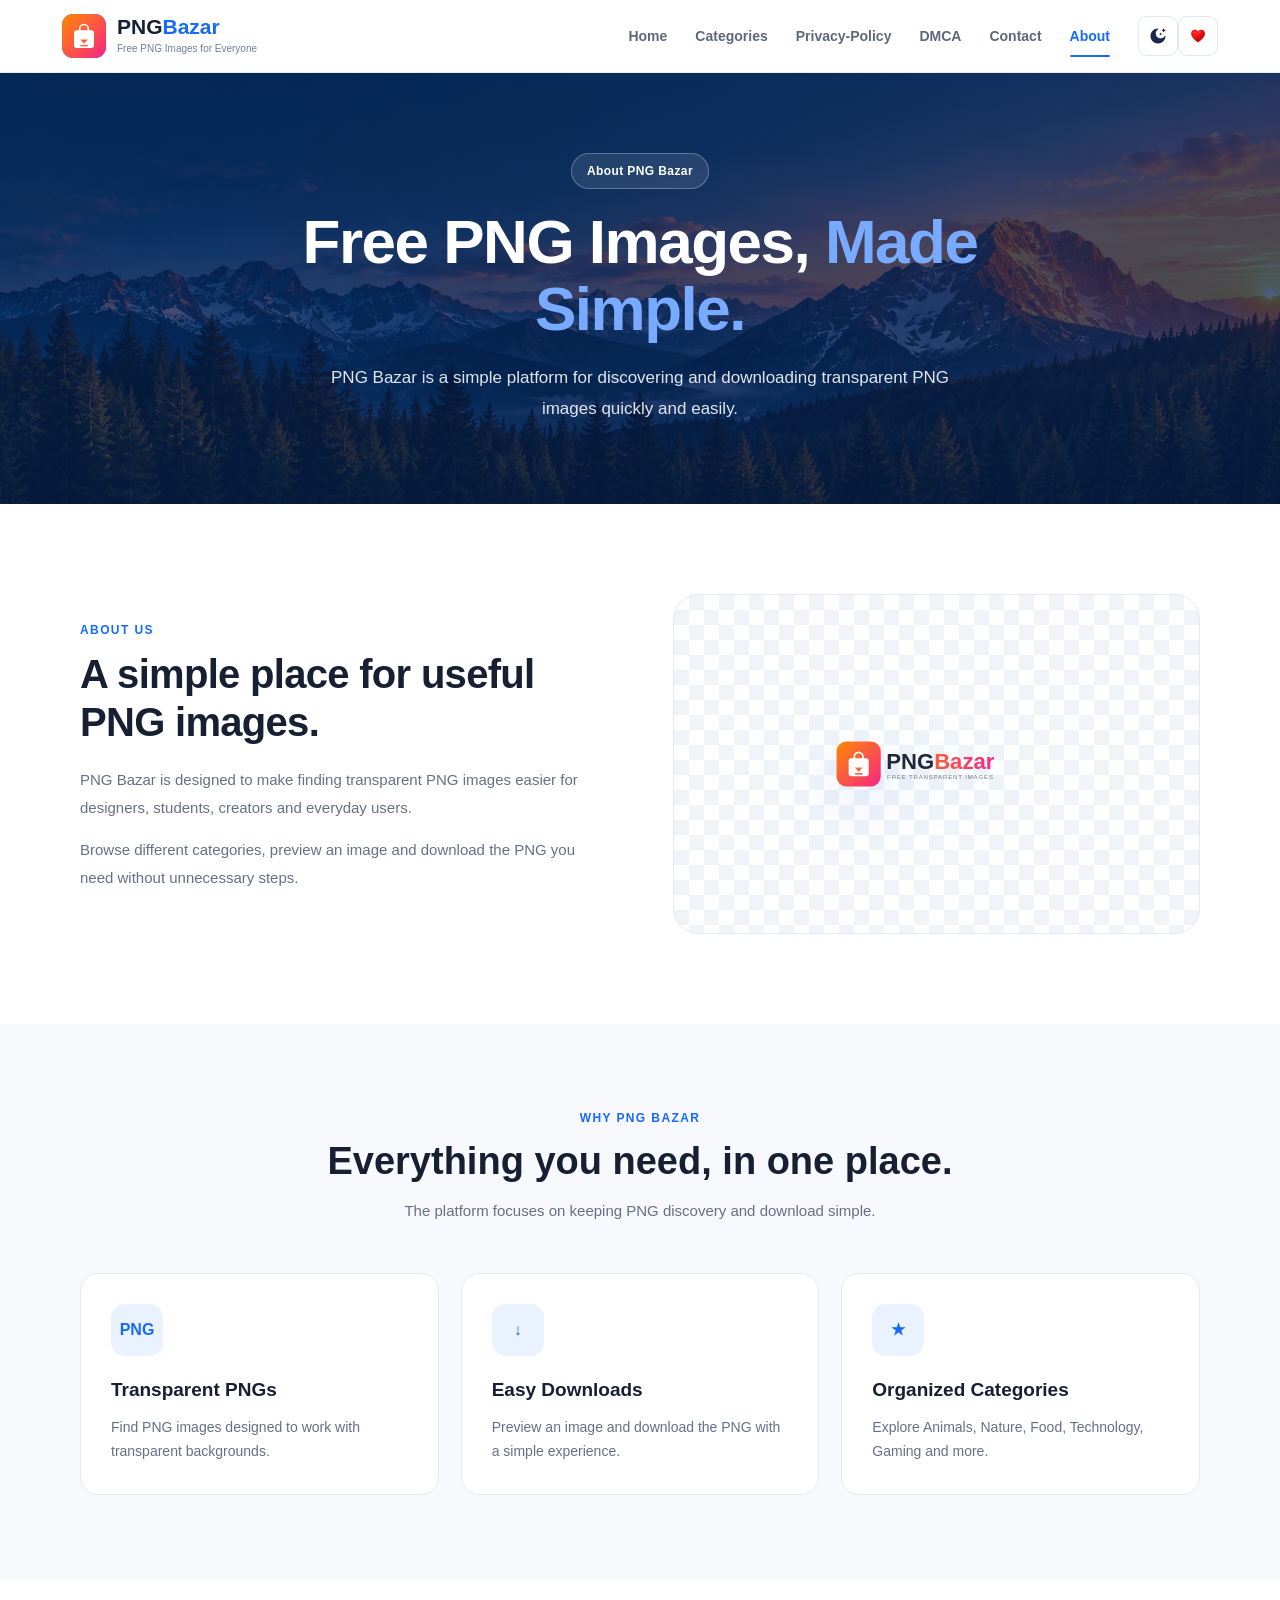
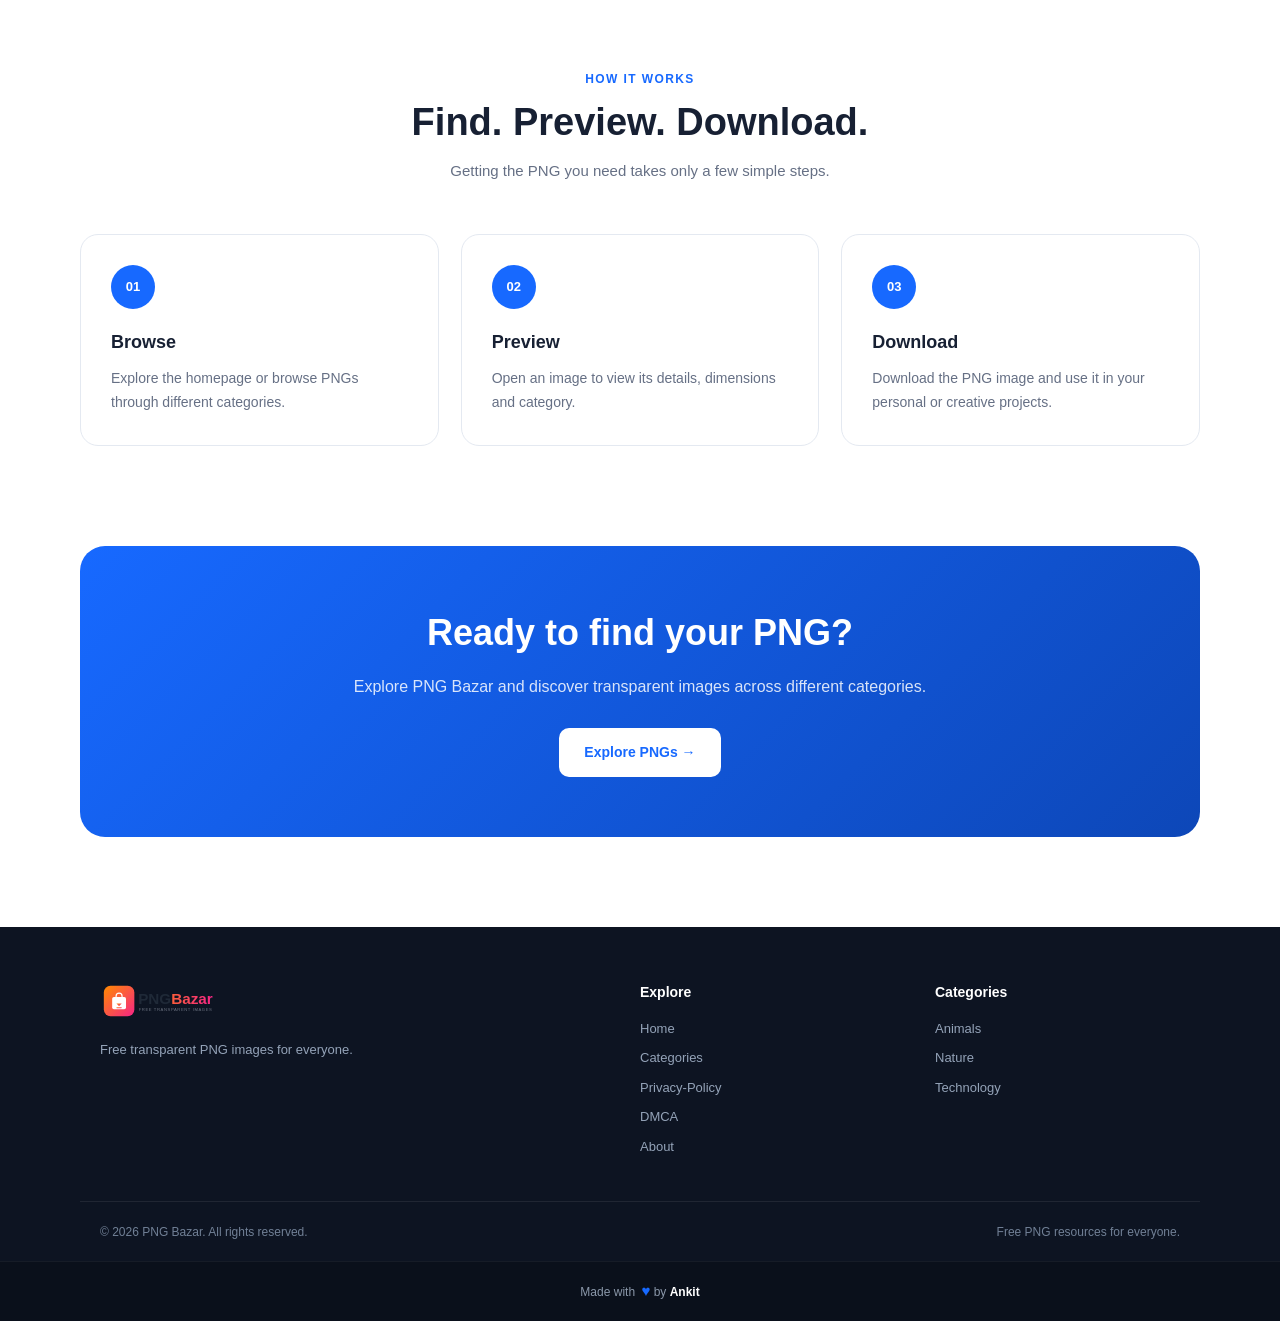
==== commit dba41ba0: "add some new pngs" ====
--- a/about.html
+++ b/about.html
@@ -1583,7 +1583,7 @@
                 </a>
                   <a
 
-                    href="#"
+                    href="contact.html"
 
                     >
 
@@ -1602,23 +1602,7 @@
 
             </nav>
 
-            <div class="header-actions">
-
-                <div class="header-search">
-
-                    <img
-
-                        src="assets/icons/search.svg"
-
-                        alt="Search">
-
-                    <input
-
-                        type="text"
-
-                        placeholder="Search PNGs...">
-
-                </div>
+            
 
                 <button
 
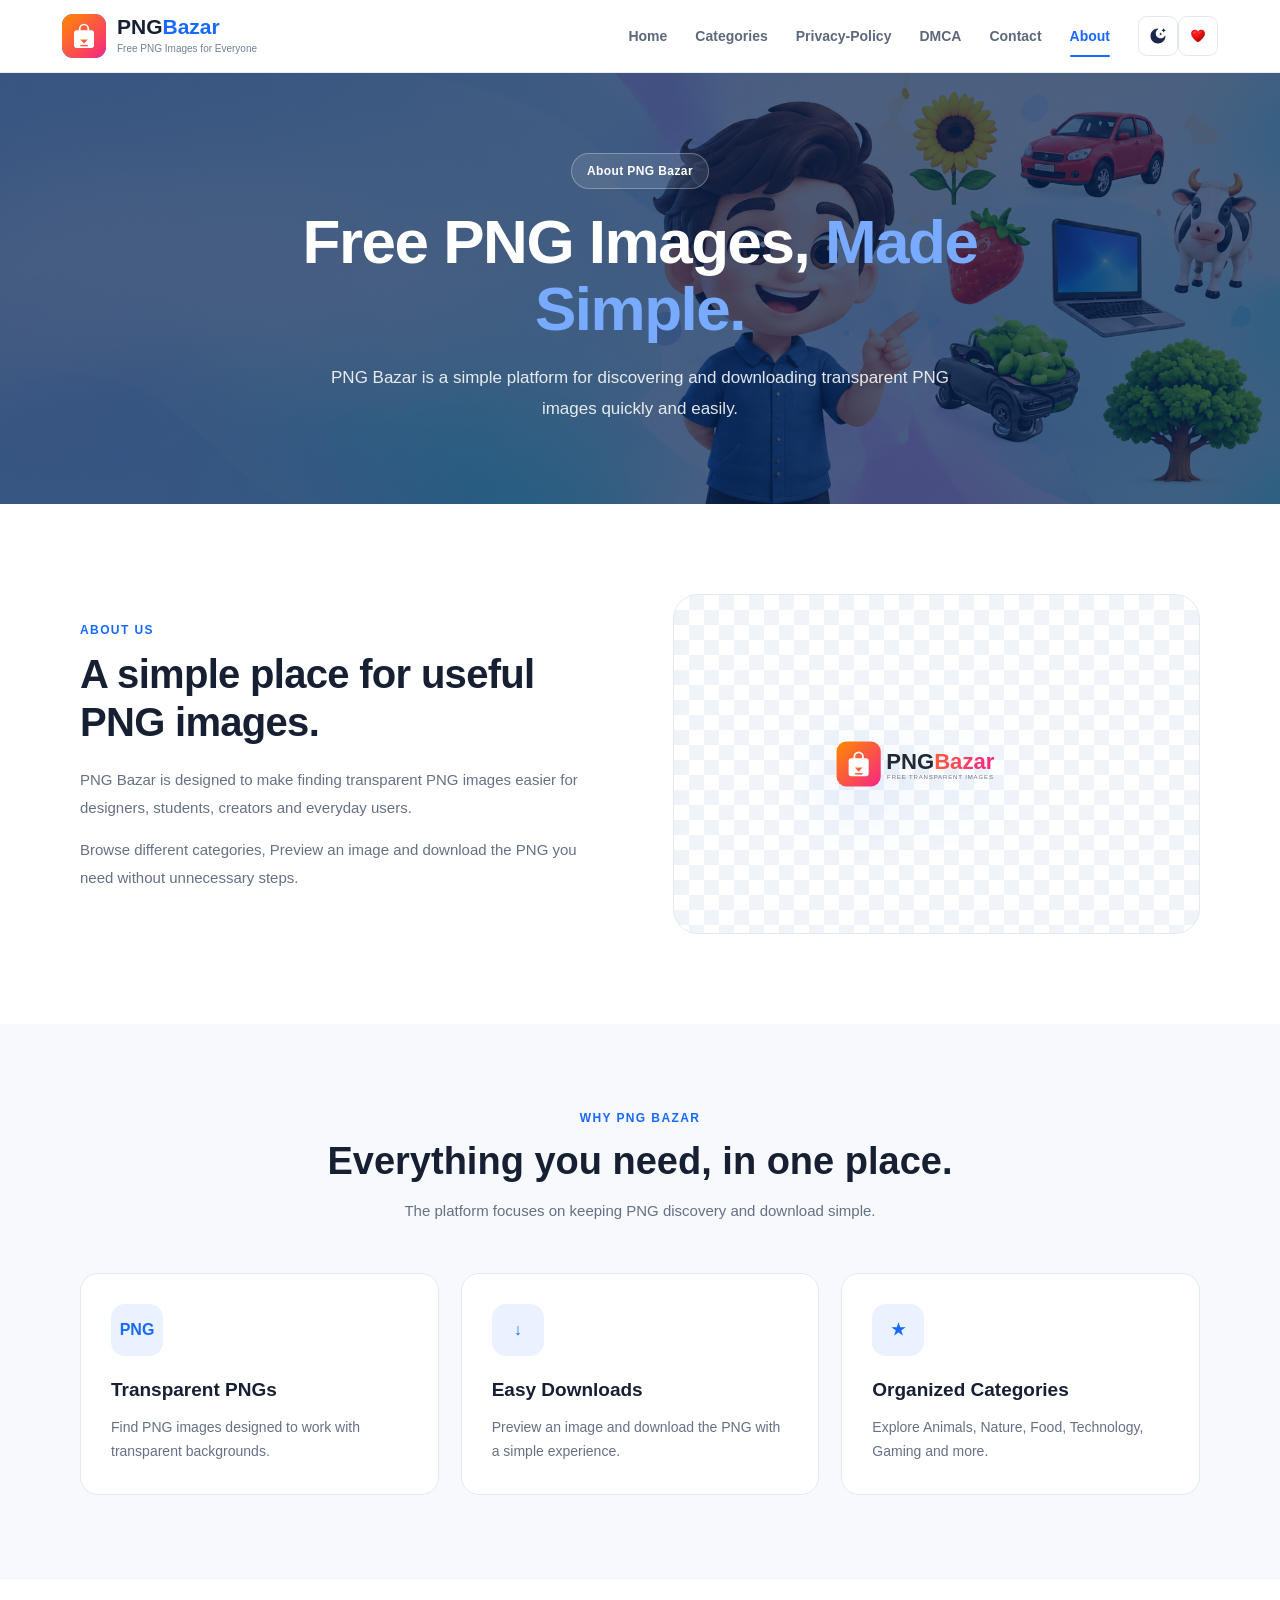
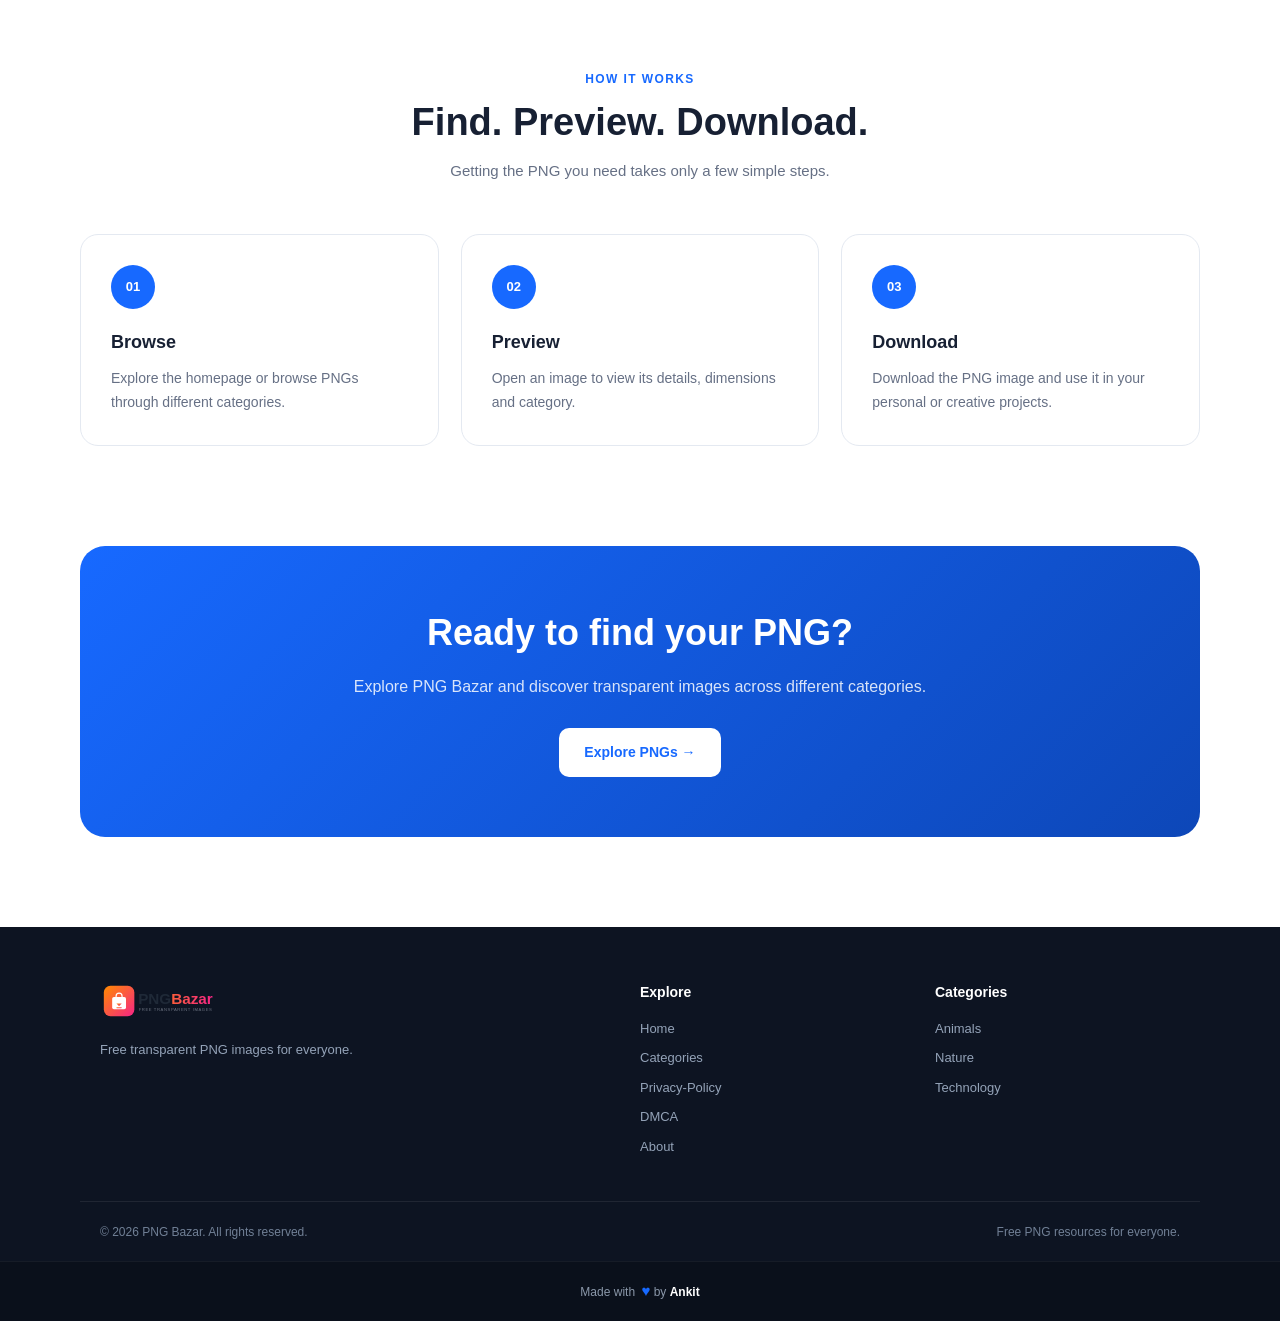
==== commit 6319660d: "Fix capitalization in about.html content" ====
--- a/about.html
+++ b/about.html
@@ -1738,9 +1738,9 @@
 
                         <p>
 
-                            Browse different categories, preview
-
-                            an image and download the PNG you need
+                            Browse different categories, Preview
+
+                            an image and download the PNG you need 
 
                             without unnecessary steps.
 
